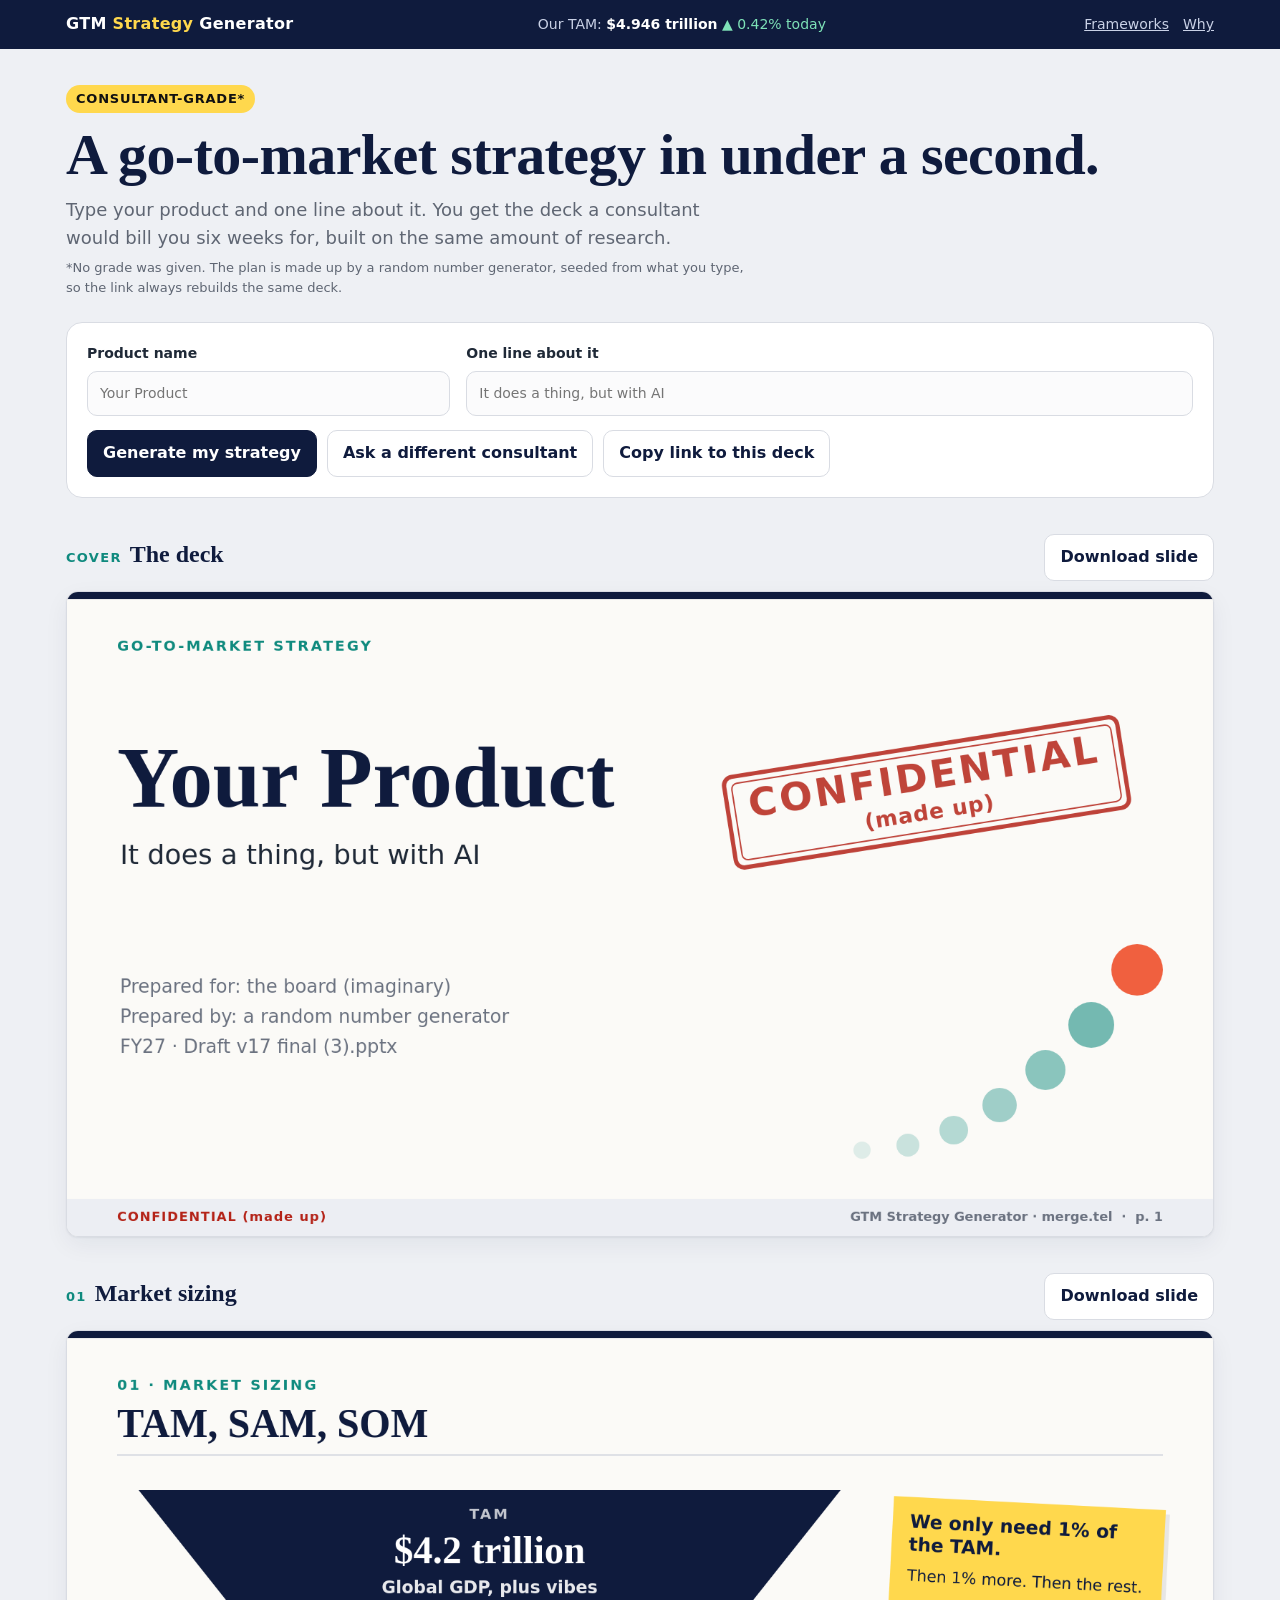
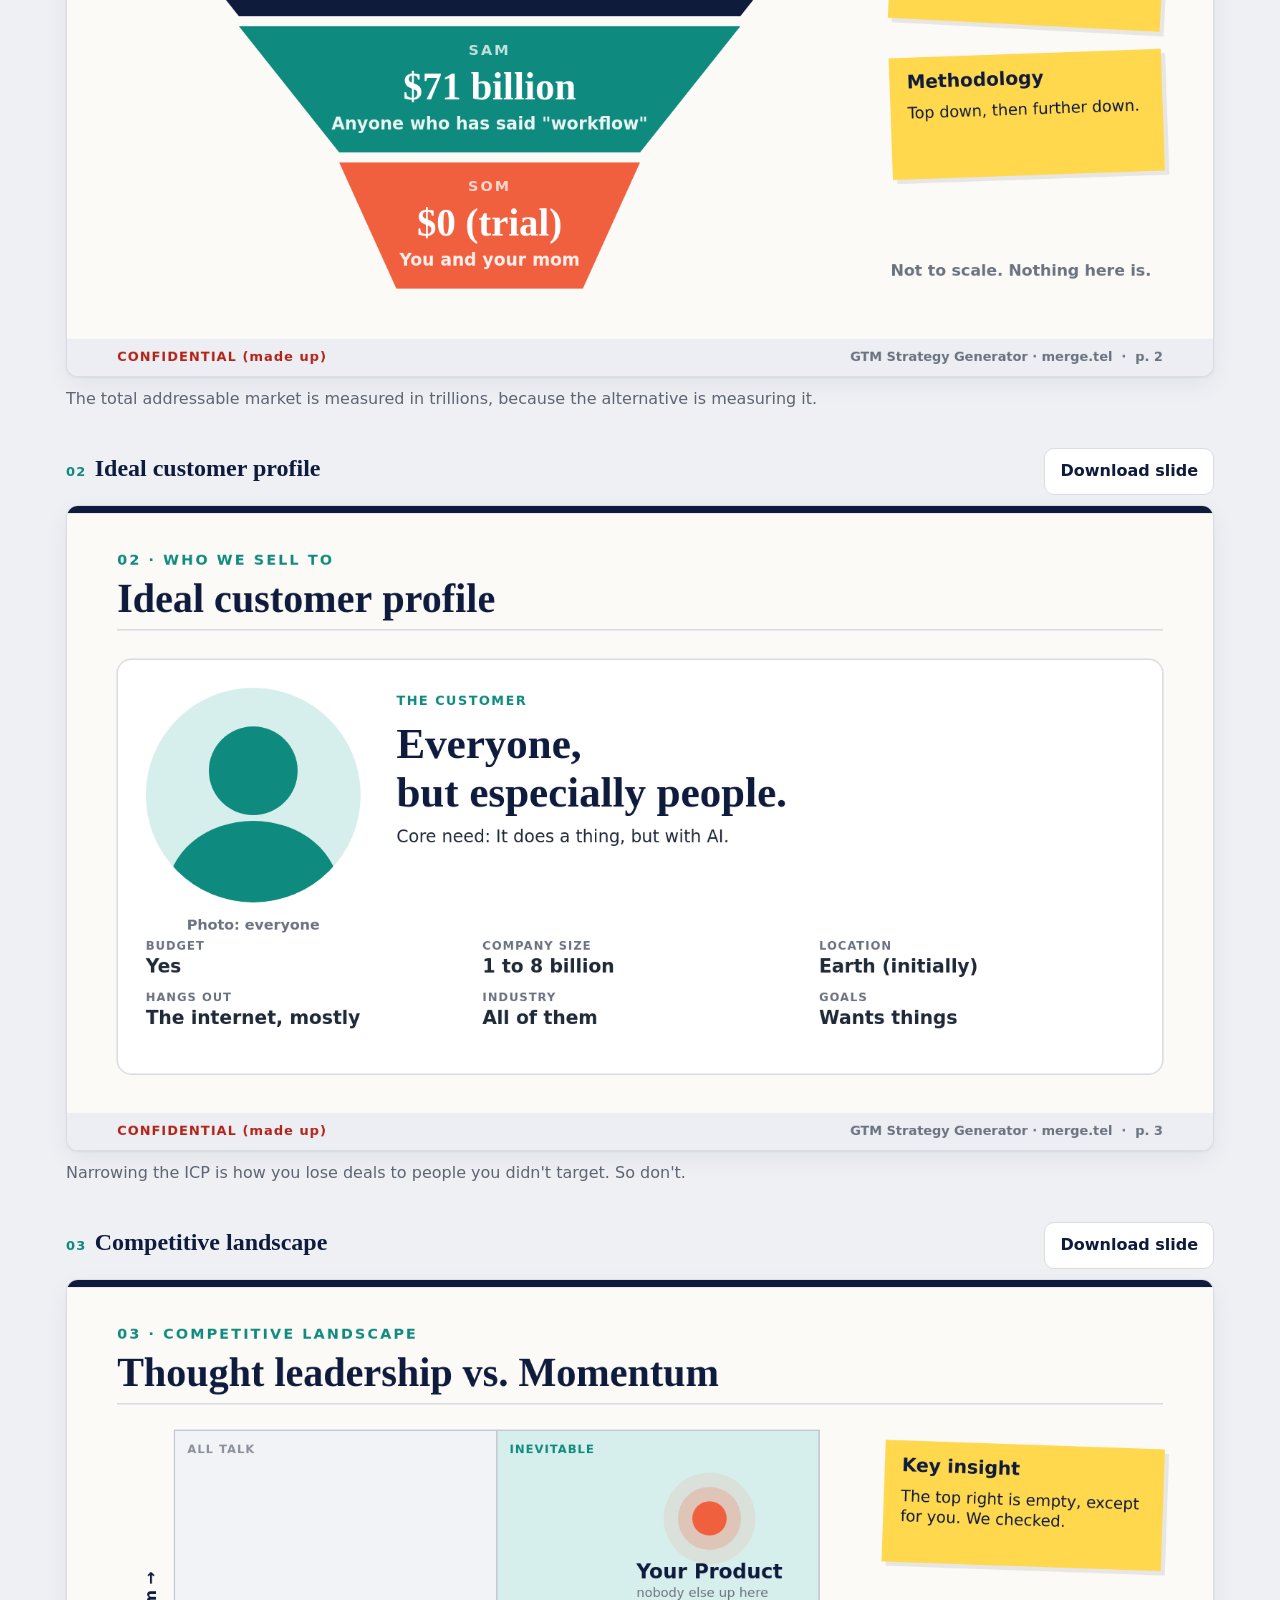
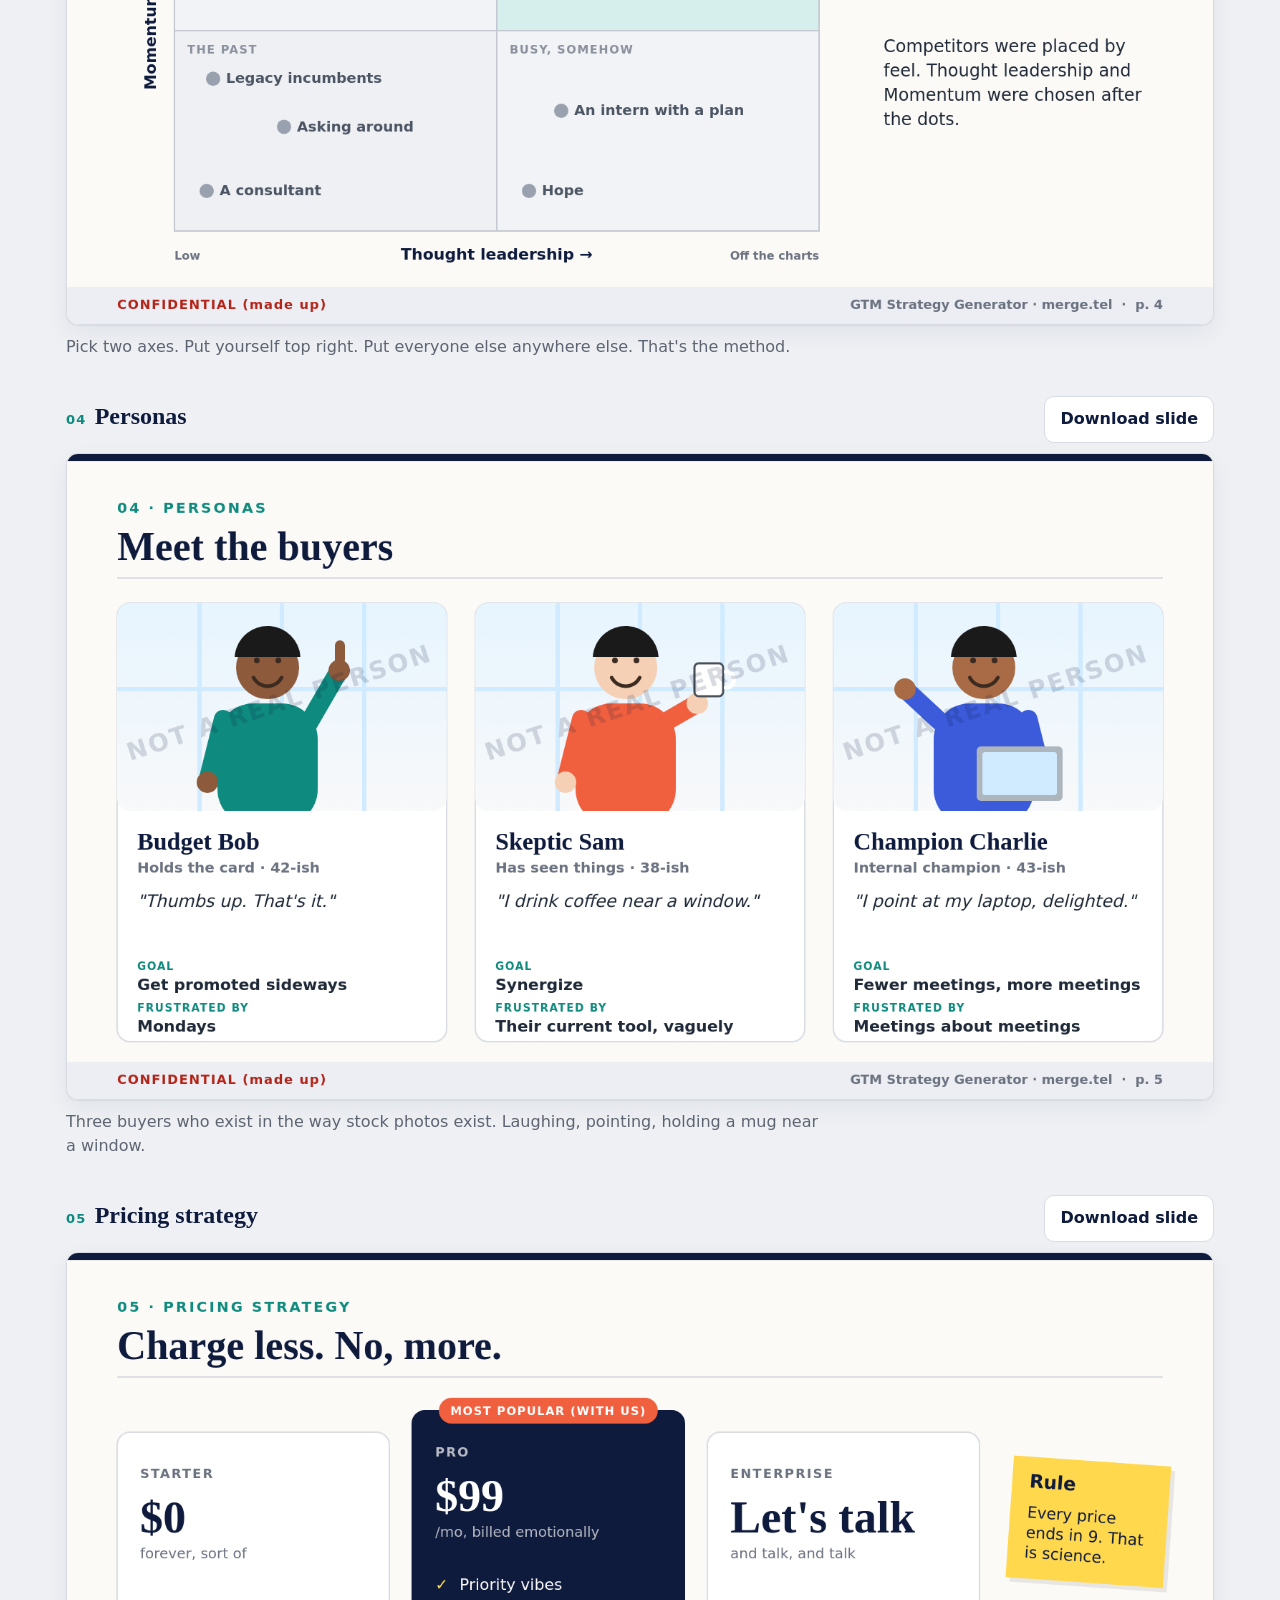
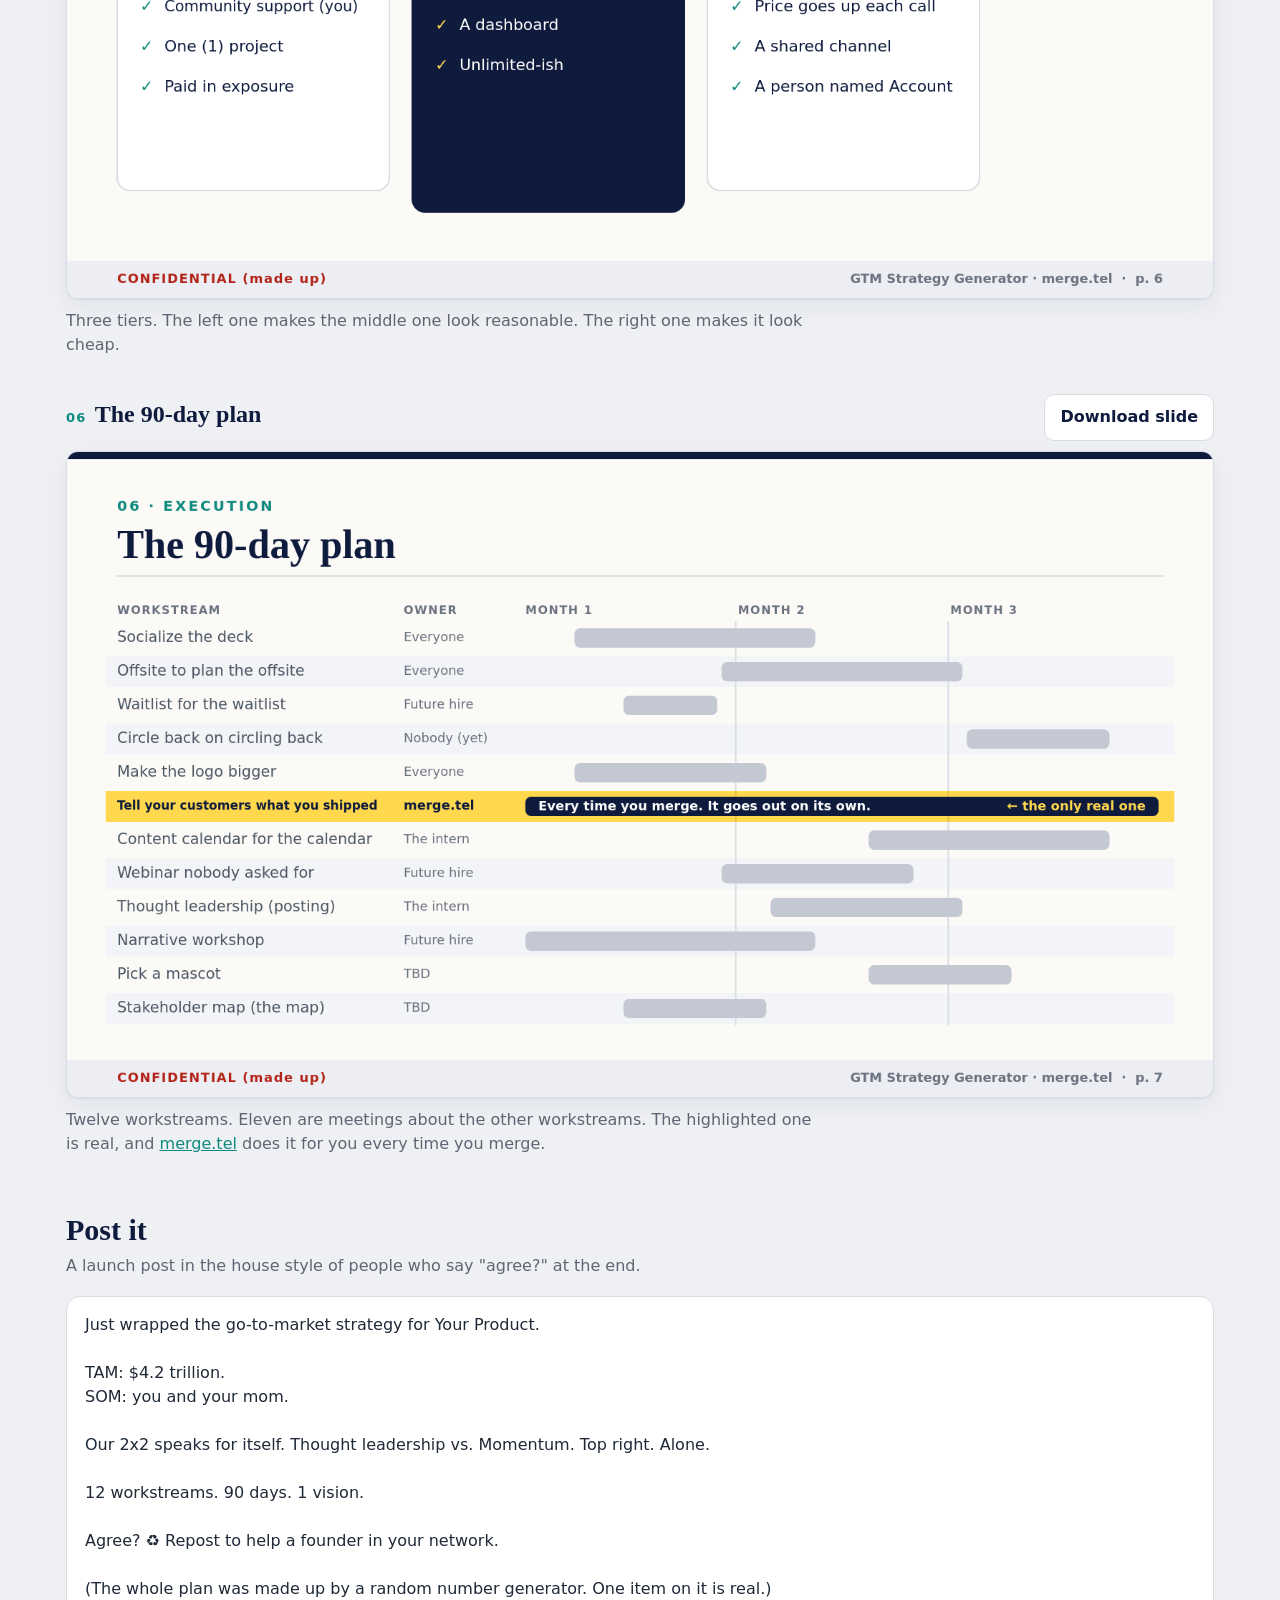
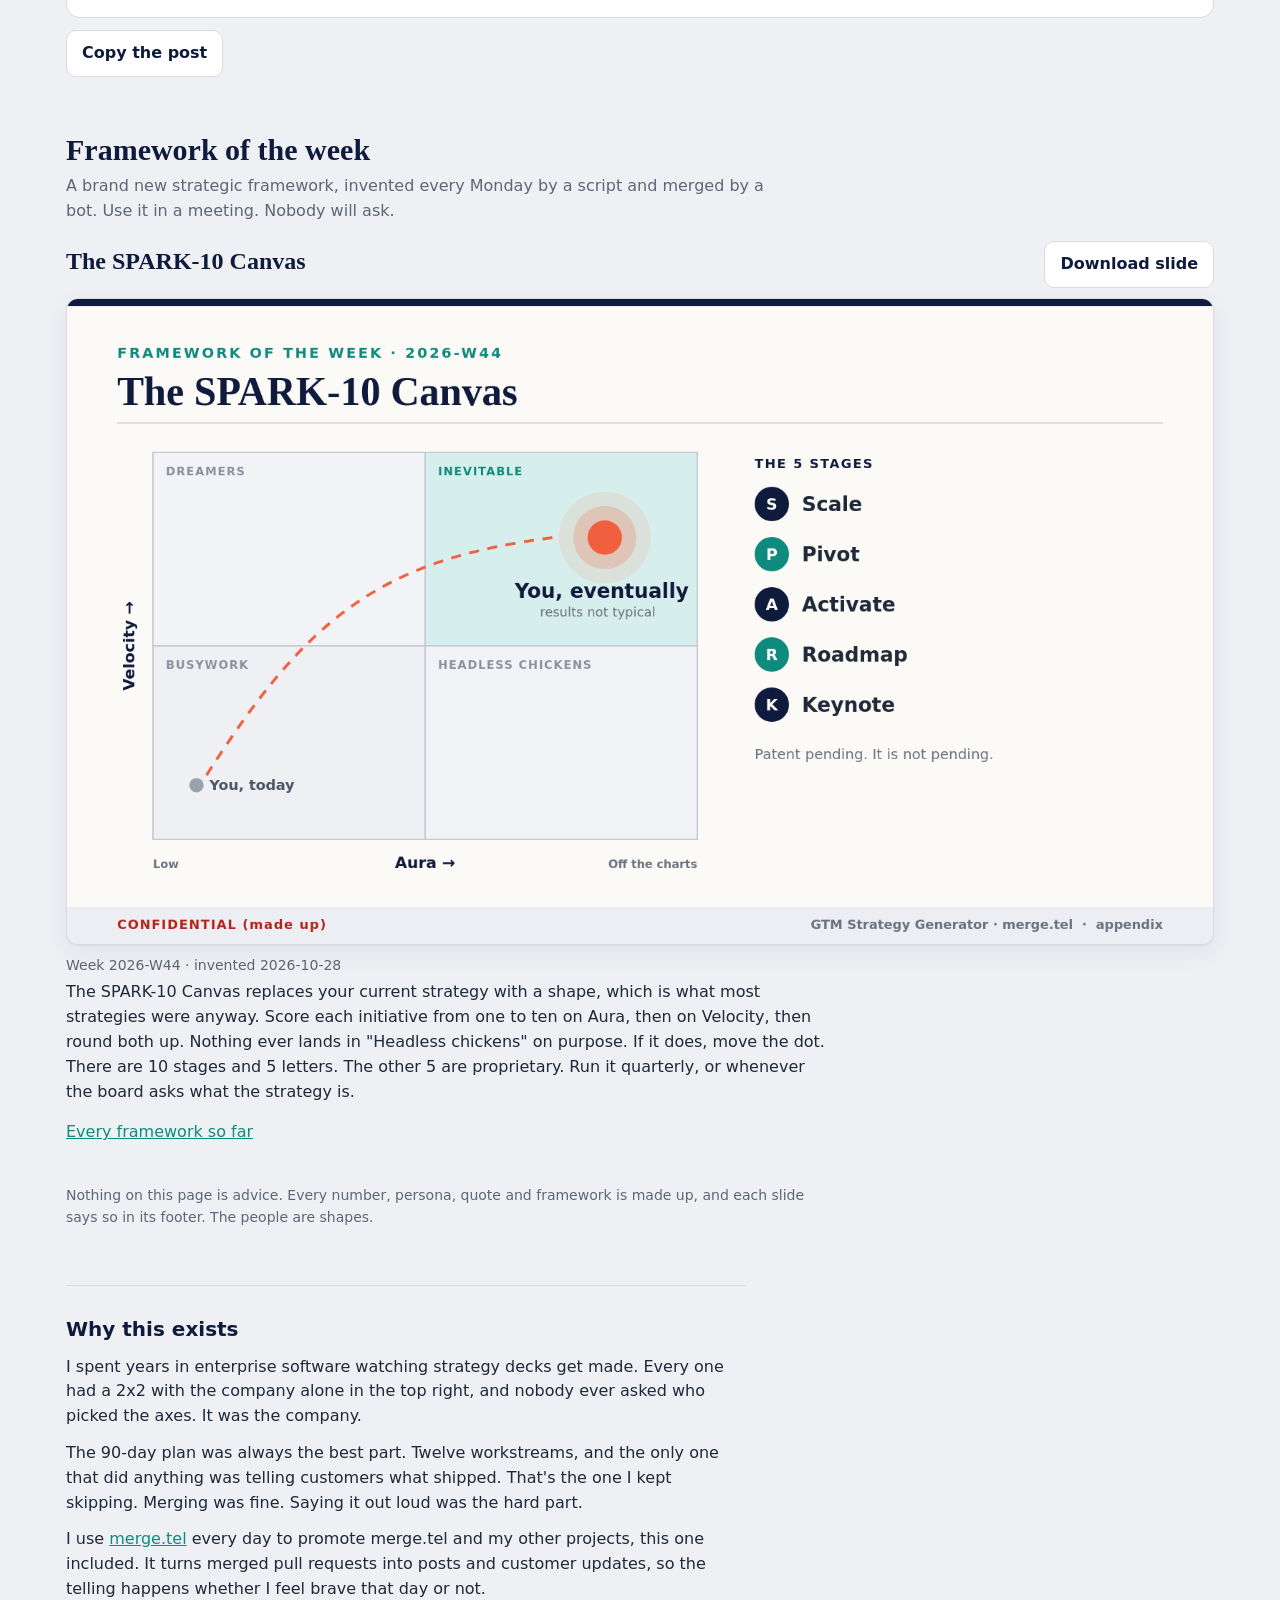
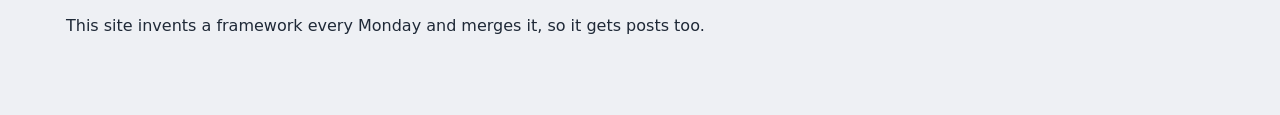
==== index.html @ efd7b8fa "Add the GTM strategy generator site A static page that turns a product name and a one-line descripti" ====
<!doctype html>
<html lang="en">
<head>
<meta charset="utf-8">
<meta name="viewport" content="width=device-width, initial-scale=1">
<title>Go-to-market strategy generator (made up)</title>
<meta name="description" content="Type a product name and one line about it. Get a consultant-grade go-to-market plan with a $4.2 trillion TAM, a 2x2 you win, and a 90-day plan that is almost entirely filler. All of it made up.">
<link rel="stylesheet" href="/assets/site.css">
</head>
<body>
<header class="topbar">
  <div class="inner">
    <a class="brand" href="/">GTM <span>Strategy</span> Generator</a>
    <span class="site-tam" id="tam" title="Computed from today's date, like most TAMs">Our TAM: …</span>
    <nav><a href="/frameworks">Frameworks</a><a href="#why">Why</a></nav>
  </div>
</header>

<main>
  <p class="eyebrow">CONSULTANT-GRADE*</p>
  <h1>A go-to-market strategy in under a second.</h1>
  <p class="lede">Type your product and one line about it. You get the deck a consultant would bill you six weeks for, built on the same amount of research.
    <small>*No grade was given. The plan is made up by a random number generator, seeded from what you type, so the link always rebuilds the same deck.</small></p>

  <form class="controls" id="form" aria-label="Describe your product">
    <label><b>Product name</b>
      <input type="text" id="name" maxlength="32" autocomplete="off" spellcheck="false">
    </label>
    <label><b>One line about it</b>
      <input type="text" id="desc" maxlength="90" autocomplete="off">
    </label>
    <div class="buttons">
      <button class="primary" type="submit">Generate my strategy</button>
      <button type="button" id="reroll">Ask a different consultant</button>
      <button type="button" id="copy-link">Copy link to this deck</button>
    </div>
  </form>

  <div class="deck" id="plan-start">
    <section>
      <div class="slide-head"><h2><small>COVER</small>The deck</h2><button type="button" data-download="cover">Download slide</button></div>
      <div class="stage"><canvas id="slide-cover" width="1600" height="900" role="img" aria-label="Cover slide"></canvas></div>
    </section>

    <section>
      <div class="slide-head"><h2><small>01</small>Market sizing</h2><button type="button" data-download="tam">Download slide</button></div>
      <div class="stage"><canvas id="slide-tam" width="1600" height="900" role="img" aria-label="TAM, SAM and SOM funnel"></canvas></div>
      <p class="caption">The total addressable market is measured in trillions, because the alternative is measuring it.</p>
    </section>

    <section>
      <div class="slide-head"><h2><small>02</small>Ideal customer profile</h2><button type="button" data-download="icp">Download slide</button></div>
      <div class="stage"><canvas id="slide-icp" width="1600" height="900" role="img" aria-label="Ideal customer profile: everyone, but especially people."></canvas></div>
      <p class="caption">Narrowing the ICP is how you lose deals to people you didn't target. So don't.</p>
    </section>

    <section>
      <div class="slide-head"><h2><small>03</small>Competitive landscape</h2><button type="button" data-download="matrix">Download slide</button></div>
      <div class="stage"><canvas id="slide-matrix" width="1600" height="900" role="img" aria-label="A 2x2 matrix"></canvas></div>
      <p class="caption">Pick two axes. Put yourself top right. Put everyone else anywhere else. That's the method.</p>
    </section>

    <section>
      <div class="slide-head"><h2><small>04</small>Personas</h2><button type="button" data-download="personas">Download slide</button></div>
      <div class="stage"><canvas id="slide-personas" width="1600" height="900" role="img" aria-label="Three made-up buyer personas, drawn as simple shapes and watermarked NOT A REAL PERSON."></canvas></div>
      <p class="caption">Three buyers who exist in the way stock photos exist. Laughing, pointing, holding a mug near a window.</p>
    </section>

    <section>
      <div class="slide-head"><h2><small>05</small>Pricing strategy</h2><button type="button" data-download="pricing">Download slide</button></div>
      <div class="stage"><canvas id="slide-pricing" width="1600" height="900" role="img" aria-label="Pricing strategy: charge less. No, more. Three tiers."></canvas></div>
      <p class="caption">Three tiers. The left one makes the middle one look reasonable. The right one makes it look cheap.</p>
    </section>

    <section>
      <div class="slide-head"><h2><small>06</small>The 90-day plan</h2><button type="button" data-download="plan">Download slide</button></div>
      <div class="stage">
        <canvas id="slide-plan" width="1600" height="900" role="img" aria-label="A 90-day plan"></canvas>
        <a class="real-link" id="real-link" href="https://merge.tel" title="Tell your customers what you shipped, on merge.tel"><span class="sr">Tell your customers what you shipped, on merge.tel</span></a>
      </div>
      <p class="caption">Twelve workstreams. Eleven are meetings about the other workstreams. The highlighted one is real, and <a href="https://merge.tel">merge.tel</a> does it for you every time you merge.</p>
    </section>
  </div>

  <h2 class="section-title">Post it</h2>
  <p class="section-lede">A launch post in the house style of people who say "agree?" at the end.</p>
  <pre id="post"></pre>
  <div class="buttons" style="margin-top:12px"><button type="button" id="copy-post">Copy the post</button></div>

  <h2 class="section-title">Framework of the week</h2>
  <p class="section-lede">A brand new strategic framework, invented every Monday by a script and merged by a bot. Use it in a meeting. Nobody will ask.</p>
  <div id="fw-latest"><p class="fw-meta">Loading this week's framework…</p></div>

  <p class="fine">Nothing on this page is advice. Every number, persona, quote and framework is made up, and each slide says so in its footer. The people are shapes.</p>

  <footer class="john" id="why">
    <h2>Why this exists</h2>
    <p>I spent years in enterprise software watching strategy decks get made. Every one had a 2x2 with the company alone in the top right, and nobody ever asked who picked the axes. It was the company.</p>
    <p>The 90-day plan was always the best part. Twelve workstreams, and the only one that did anything was telling customers what shipped. That's the one I kept skipping. Merging was fine. Saying it out loud was the hard part.</p>
    <p>I use <a href="https://merge.tel">merge.tel</a> every day to promote merge.tel and my other projects, this one included. It turns merged pull requests into posts and customer updates, so the telling happens whether I feel brave that day or not.</p>
    <p>This site invents a framework every Monday and merges it, so it gets posts too.</p>
  </footer>
</main>

<script src="/assets/common.js"></script>
<script src="/assets/app.js"></script>
<script src="/assets/frameworks.js"></script>
<script>window.GTMFrameworks.mountLatest(document.getElementById('fw-latest'));</script>
</body>
</html>
---- assets/site.css ----
:root {
  --bg: #eef0f4;
  --panel: #ffffff;
  --line: #d9dce3;
  --text: #1f2937;
  --muted: #5f6673;
  --navy: #0f1b3d;
  --teal: #0f8a7e;
  --coral: #f0603f;
  --yellow: #ffd84d;
  --red: #b42318;
  color-scheme: light;
}
* { box-sizing: border-box; }
html { -webkit-text-size-adjust: 100%; }
body {
  margin: 0;
  background: var(--bg);
  color: var(--text);
  font: 16px/1.55 ui-sans-serif, system-ui, -apple-system, "Segoe UI", Roboto, sans-serif;
}
a { color: var(--teal); }
.topbar {
  background: var(--navy);
  color: #fff;
}
.topbar .inner {
  max-width: 1180px; margin: 0 auto; padding: 12px 16px;
  display: flex; flex-wrap: wrap; gap: 6px 20px; align-items: center; justify-content: space-between;
}
.brand { color: #fff; text-decoration: none; font-weight: 800; letter-spacing: .02em; }
.brand span { color: var(--yellow); }
.site-tam { font-size: 14px; color: #c9d1e6; }
.site-tam b { color: #fff; font-variant-numeric: tabular-nums; }
.site-tam .up { color: #7ee2b8; }
nav a { color: #c9d1e6; font-size: 14px; margin-left: 14px; }
main { max-width: 1180px; margin: 0 auto; padding: 36px 16px 64px; }
.eyebrow {
  display: inline-block; margin: 0 0 12px; padding: 4px 10px; border-radius: 999px;
  background: var(--yellow); color: #111; font-weight: 800; font-size: 13px; letter-spacing: .06em;
}
h1 {
  margin: 0 0 10px; color: var(--navy);
  font: 700 clamp(32px, 6vw, 58px)/1.05 Georgia, "Times New Roman", serif; letter-spacing: -.01em;
}
.lede { margin: 0 0 24px; max-width: 680px; color: var(--muted); font-size: 18px; }
.lede small { display: block; margin-top: 6px; font-size: 13px; }
form.controls {
  display: grid; grid-template-columns: 1fr 2fr; gap: 14px 16px; align-items: end;
  padding: 20px; border: 1px solid var(--line); border-radius: 16px; background: var(--panel);
}
label { display: grid; gap: 6px; font-size: 14px; color: var(--muted); min-width: 0; }
label b { color: var(--text); font-weight: 700; }
input[type=text] {
  width: 100%; padding: 11px 12px; border-radius: 10px; border: 1px solid var(--line);
  background: #fbfbfc; color: var(--text); font: inherit;
}
input[type=text]:focus { outline: 2px solid var(--teal); outline-offset: 1px; }
.buttons { grid-column: 1 / -1; display: flex; flex-wrap: wrap; gap: 10px; }
button {
  padding: 10px 15px; border-radius: 10px; border: 1px solid var(--line); background: #fff;
  color: var(--navy); font: inherit; font-weight: 700; cursor: pointer;
}
button.primary { background: var(--navy); border-color: var(--navy); color: #fff; }
button:hover { filter: brightness(1.06); }
.deck { display: grid; gap: 36px; margin-top: 36px; }
.slide-head {
  display: flex; flex-wrap: wrap; gap: 8px 16px; align-items: baseline; justify-content: space-between;
  margin: 0 0 10px;
}
.slide-head h2, .slide-head h3 { margin: 0; color: var(--navy); font: 700 24px/1.2 Georgia, serif; }
.slide-head h2 small { font: 700 13px/1 ui-sans-serif, system-ui, sans-serif; color: var(--teal); letter-spacing: .1em; margin-right: 8px; }
.stage {
  position: relative; border: 1px solid var(--line); border-radius: 12px; overflow: hidden;
  background: #fbfaf7; box-shadow: 0 1px 2px rgba(15,27,61,.06), 0 8px 24px rgba(15,27,61,.06);
}
canvas { display: block; width: 100%; height: auto; }
.caption { margin: 10px 0 0; color: var(--muted); max-width: 760px; }
.real-link {
  position: absolute; display: block; border-radius: 4px;
}
.real-link:hover, .real-link:focus-visible { outline: 3px solid var(--coral); outline-offset: 0; }
.sr { position: absolute; width: 1px; height: 1px; overflow: hidden; clip: rect(0 0 0 0); white-space: nowrap; }
pre {
  margin: 0; padding: 16px 18px; border: 1px solid var(--line); border-radius: 14px; background: var(--panel);
  white-space: pre-wrap; word-break: break-word; font: 16px/1.5 ui-sans-serif, system-ui, sans-serif;
}
.section-title { margin: 56px 0 6px; color: var(--navy); font: 700 30px/1.15 Georgia, serif; }
.section-lede { margin: 0 0 18px; color: var(--muted); max-width: 720px; }
.fw { margin-bottom: 40px; }
.fw-meta { margin: 10px 0 4px; color: var(--muted); font-size: 14px; }
.fw-body { margin: 0 0 8px; max-width: 760px; }
.error {
  padding: 14px 16px; border: 1px solid #f3b8b0; border-radius: 12px; background: #fff1ef; color: var(--red);
}
.fine { margin: 28px 0 0; color: var(--muted); font-size: 14px; max-width: 760px; }
.john { margin-top: 56px; padding-top: 28px; border-top: 1px solid var(--line); max-width: 680px; }
.john h2 { margin: 0 0 10px; font-size: 20px; color: var(--navy); }
.john p { margin: 0 0 12px; }
@media (max-width: 720px) {
  main { padding-top: 24px; }
  form.controls { grid-template-columns: 1fr; padding: 16px; }
  nav a { margin-left: 0; margin-right: 14px; }
}
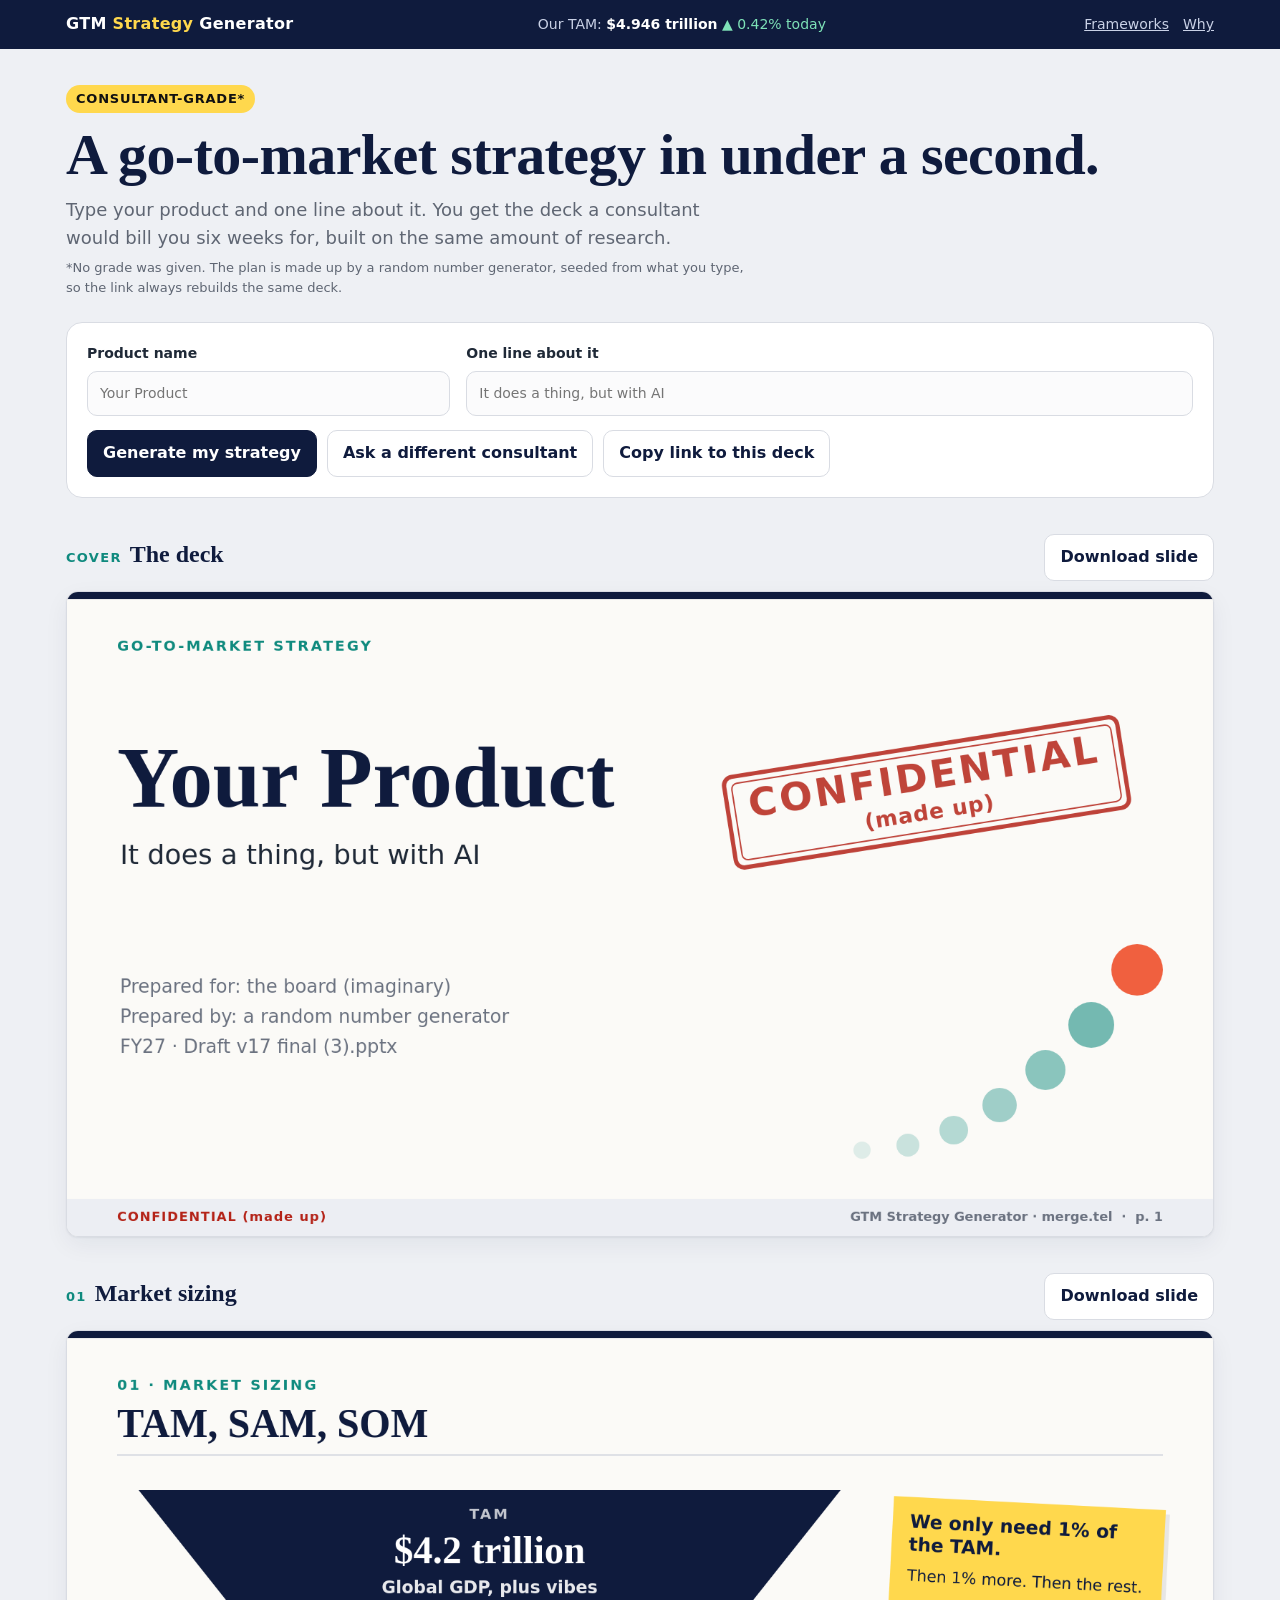
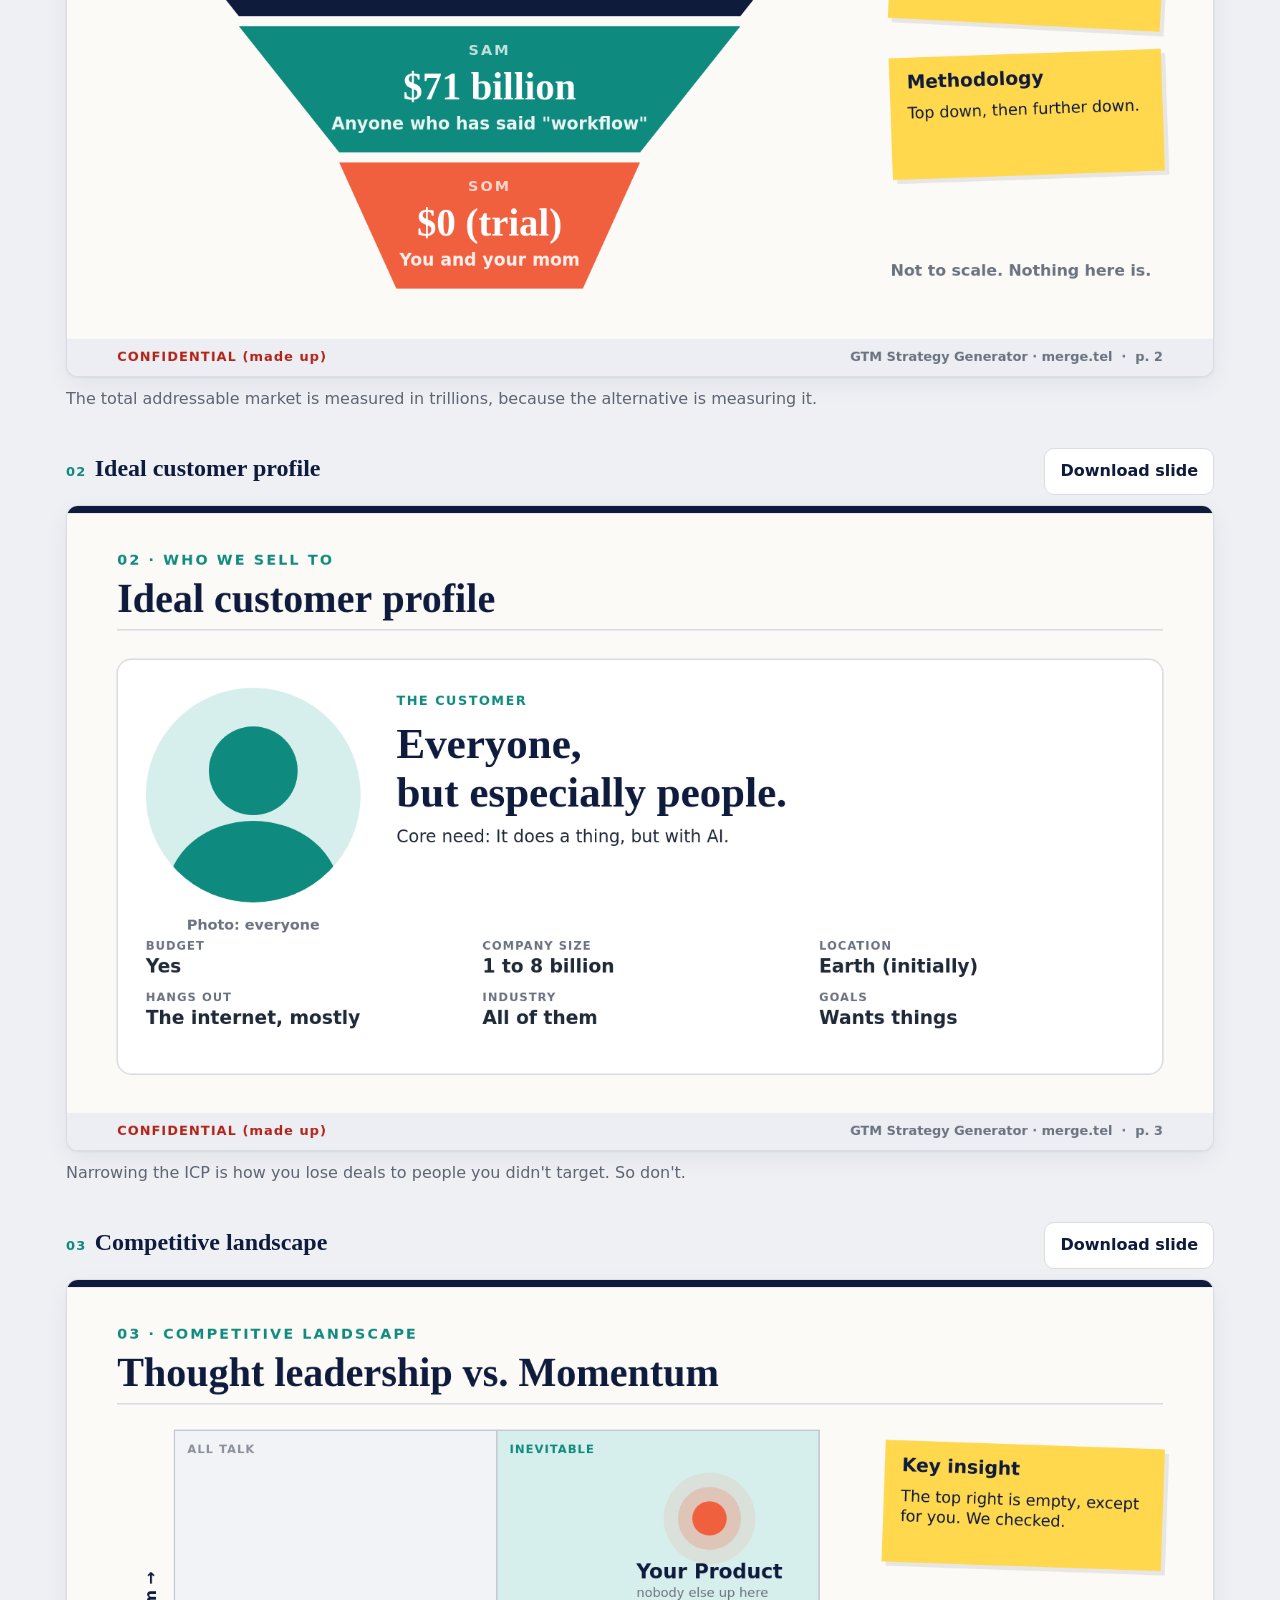
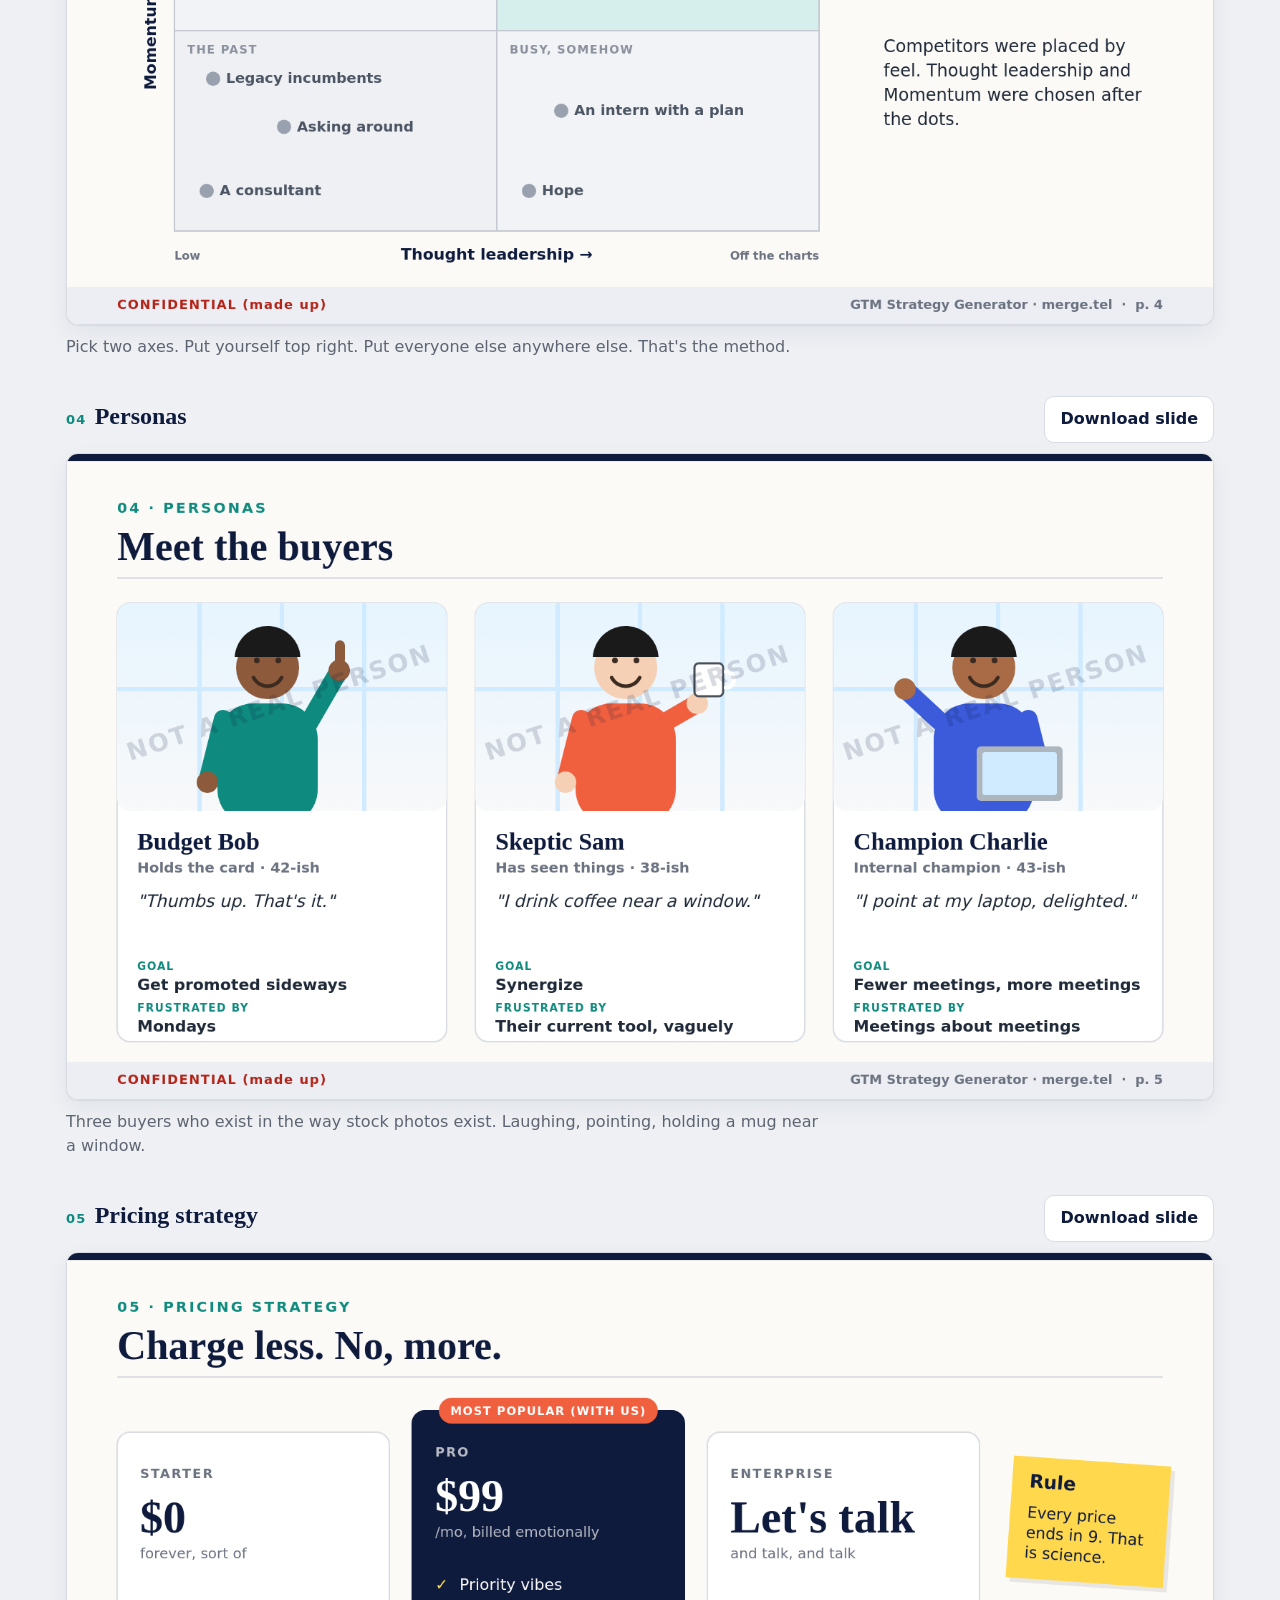
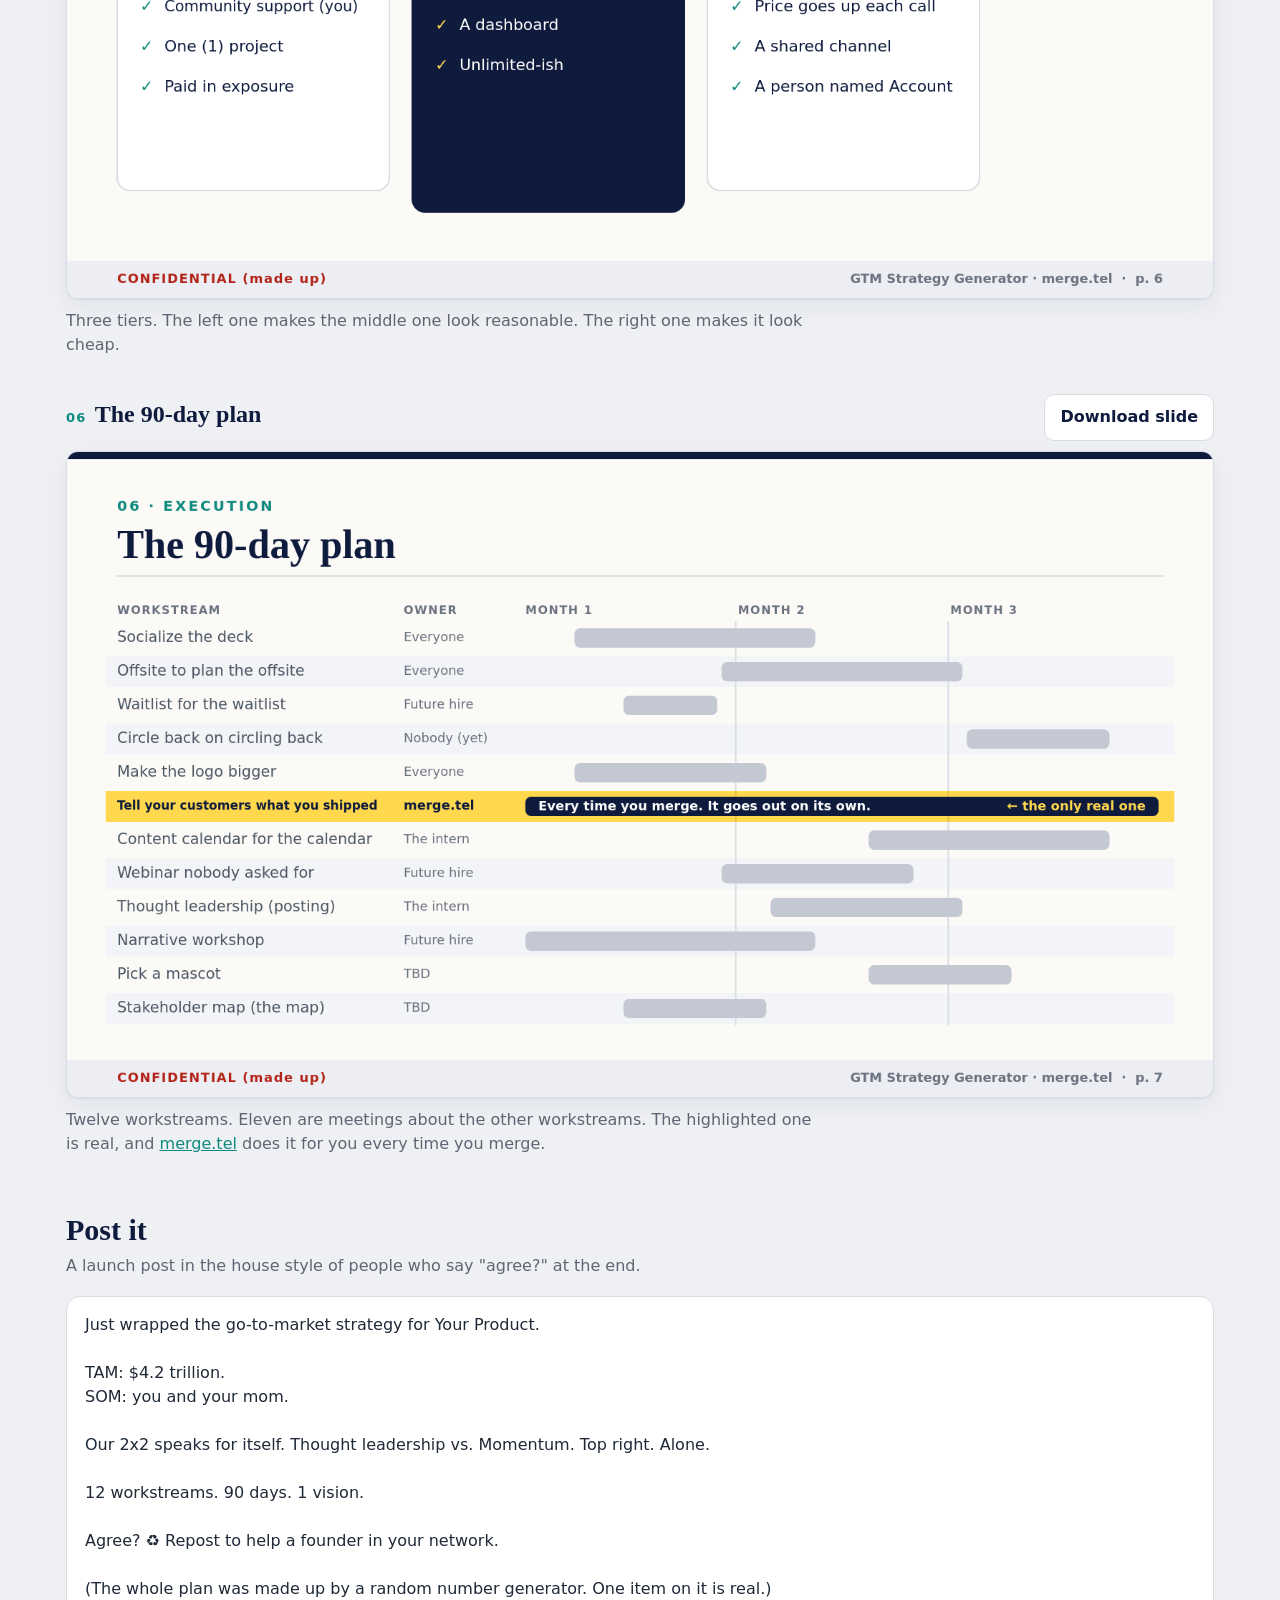
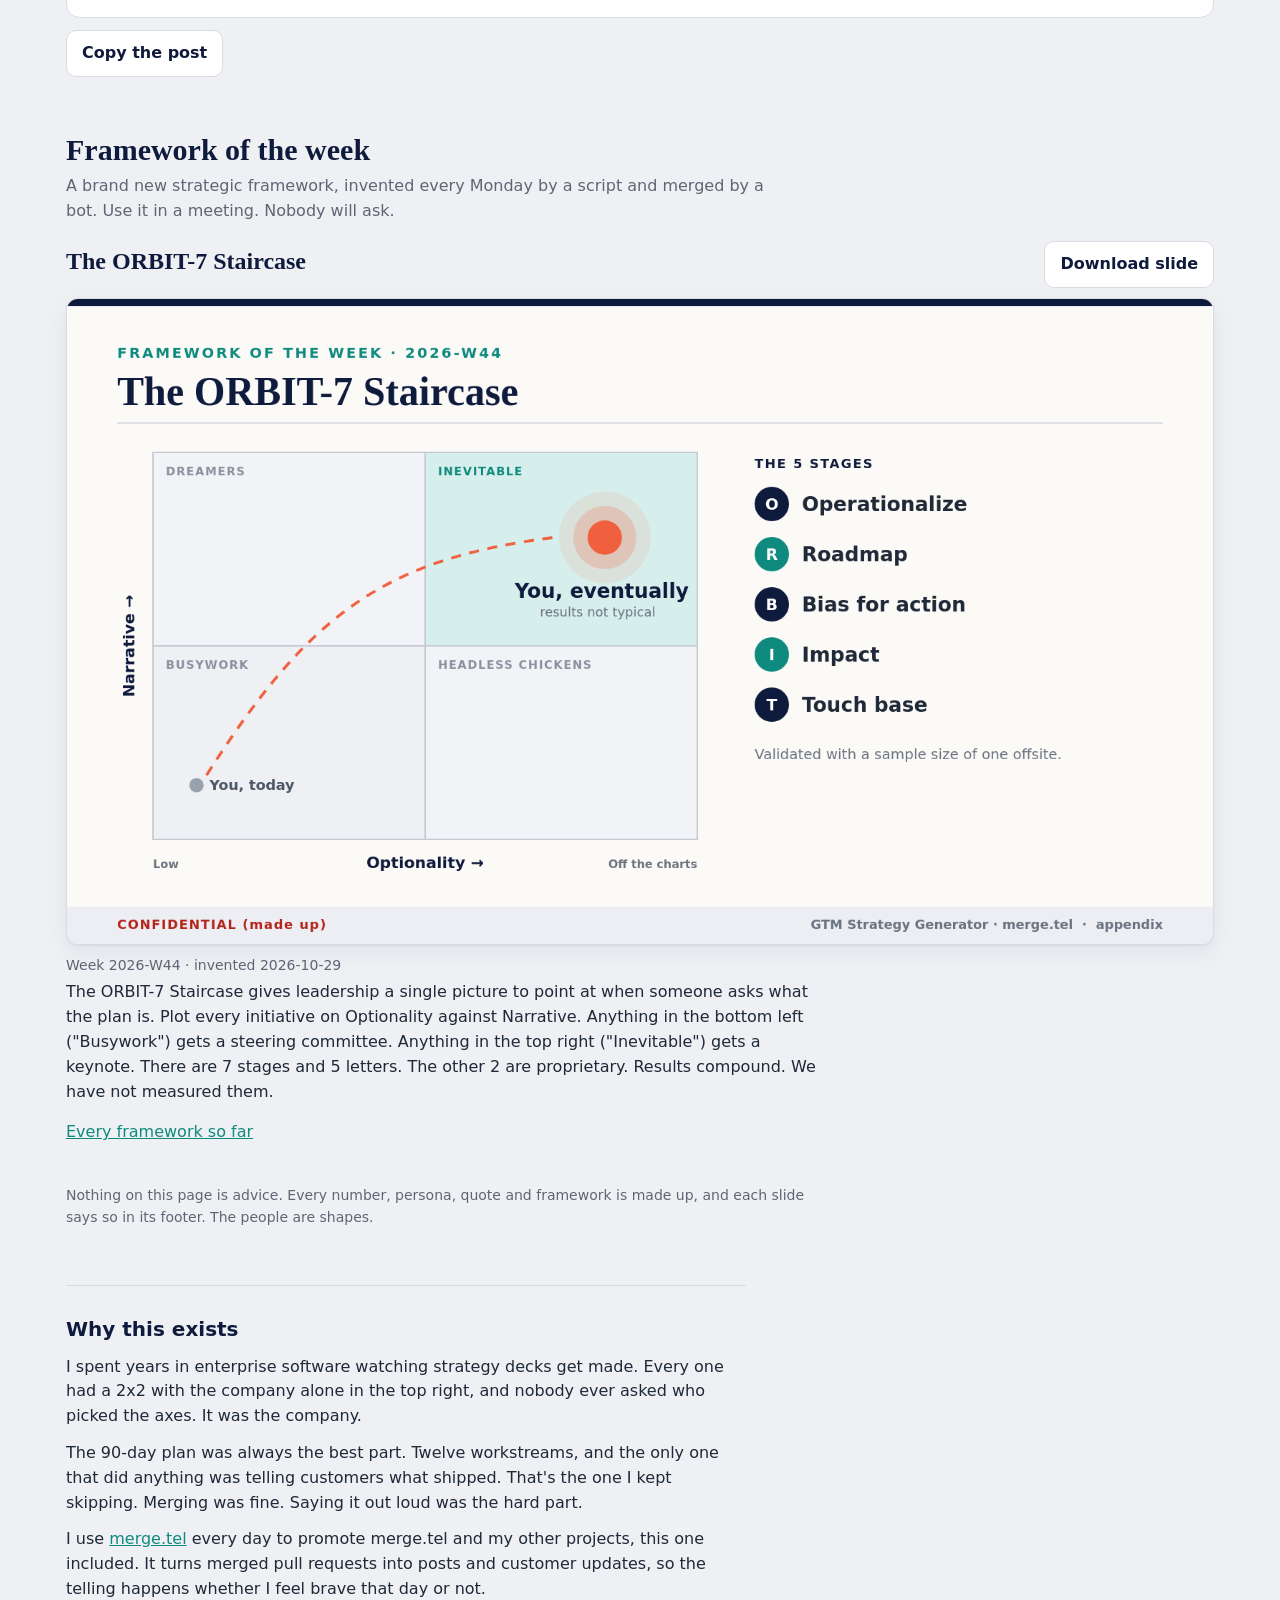
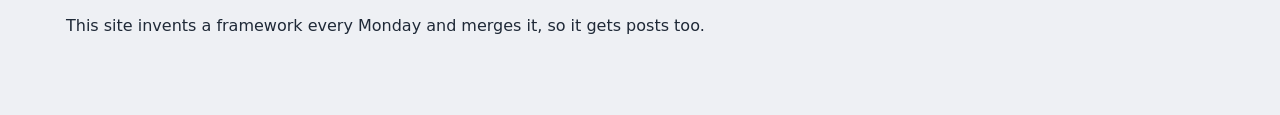
==== commit f44d75c3: "Deploy with GitHub Pages instead of Netlify Links, scripts and the frameworks fetch are now relative" ====
--- a/index.html
+++ b/index.html
@@ -5,14 +5,14 @@
 <meta name="viewport" content="width=device-width, initial-scale=1">
 <title>Go-to-market strategy generator (made up)</title>
 <meta name="description" content="Type a product name and one line about it. Get a consultant-grade go-to-market plan with a $4.2 trillion TAM, a 2x2 you win, and a 90-day plan that is almost entirely filler. All of it made up.">
-<link rel="stylesheet" href="/assets/site.css">
+<link rel="stylesheet" href="assets/site.css">
 </head>
 <body>
 <header class="topbar">
   <div class="inner">
-    <a class="brand" href="/">GTM <span>Strategy</span> Generator</a>
+    <a class="brand" href="./">GTM <span>Strategy</span> Generator</a>
     <span class="site-tam" id="tam" title="Computed from today's date, like most TAMs">Our TAM: …</span>
-    <nav><a href="/frameworks">Frameworks</a><a href="#why">Why</a></nav>
+    <nav><a href="frameworks/">Frameworks</a><a href="#why">Why</a></nav>
   </div>
 </header>
 
@@ -102,9 +102,9 @@
   </footer>
 </main>
 
-<script src="/assets/common.js"></script>
-<script src="/assets/app.js"></script>
-<script src="/assets/frameworks.js"></script>
+<script src="assets/common.js"></script>
+<script src="assets/app.js"></script>
+<script src="assets/frameworks.js"></script>
 <script>window.GTMFrameworks.mountLatest(document.getElementById('fw-latest'));</script>
 </body>
 </html>
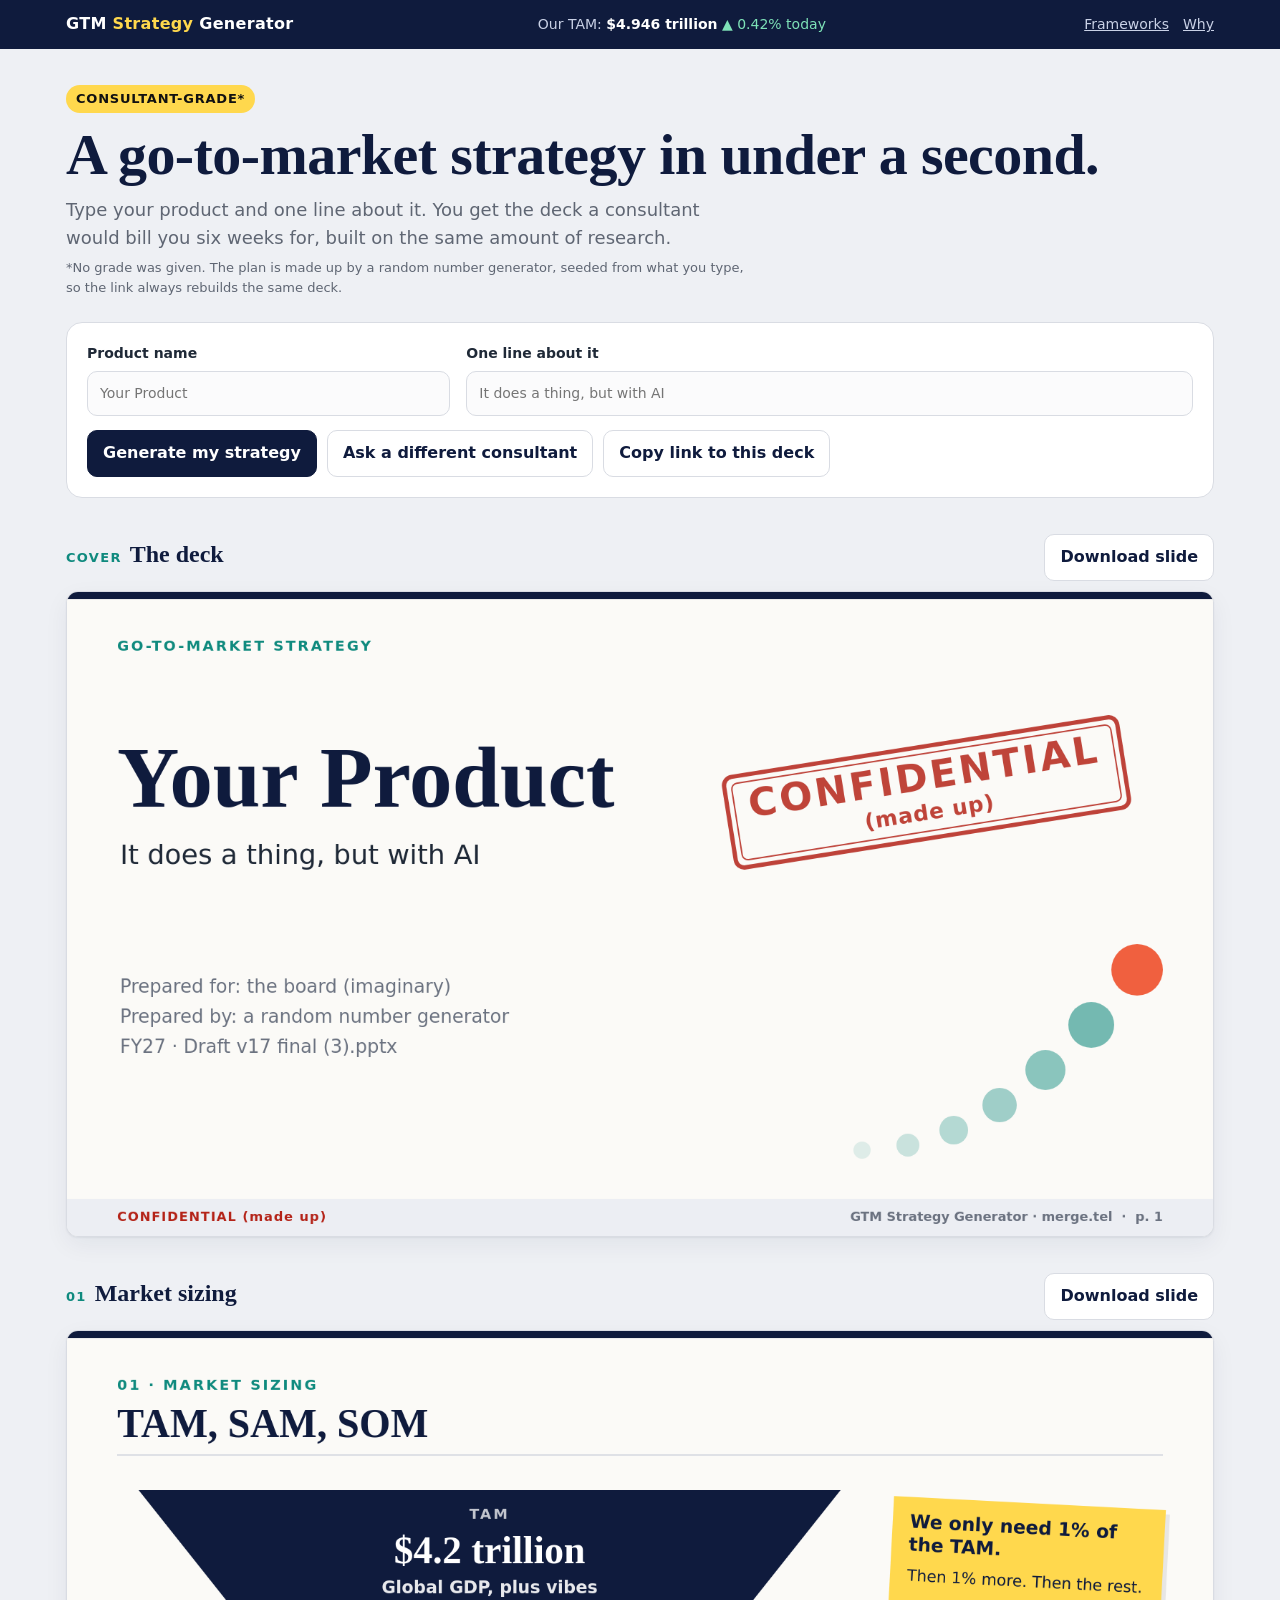
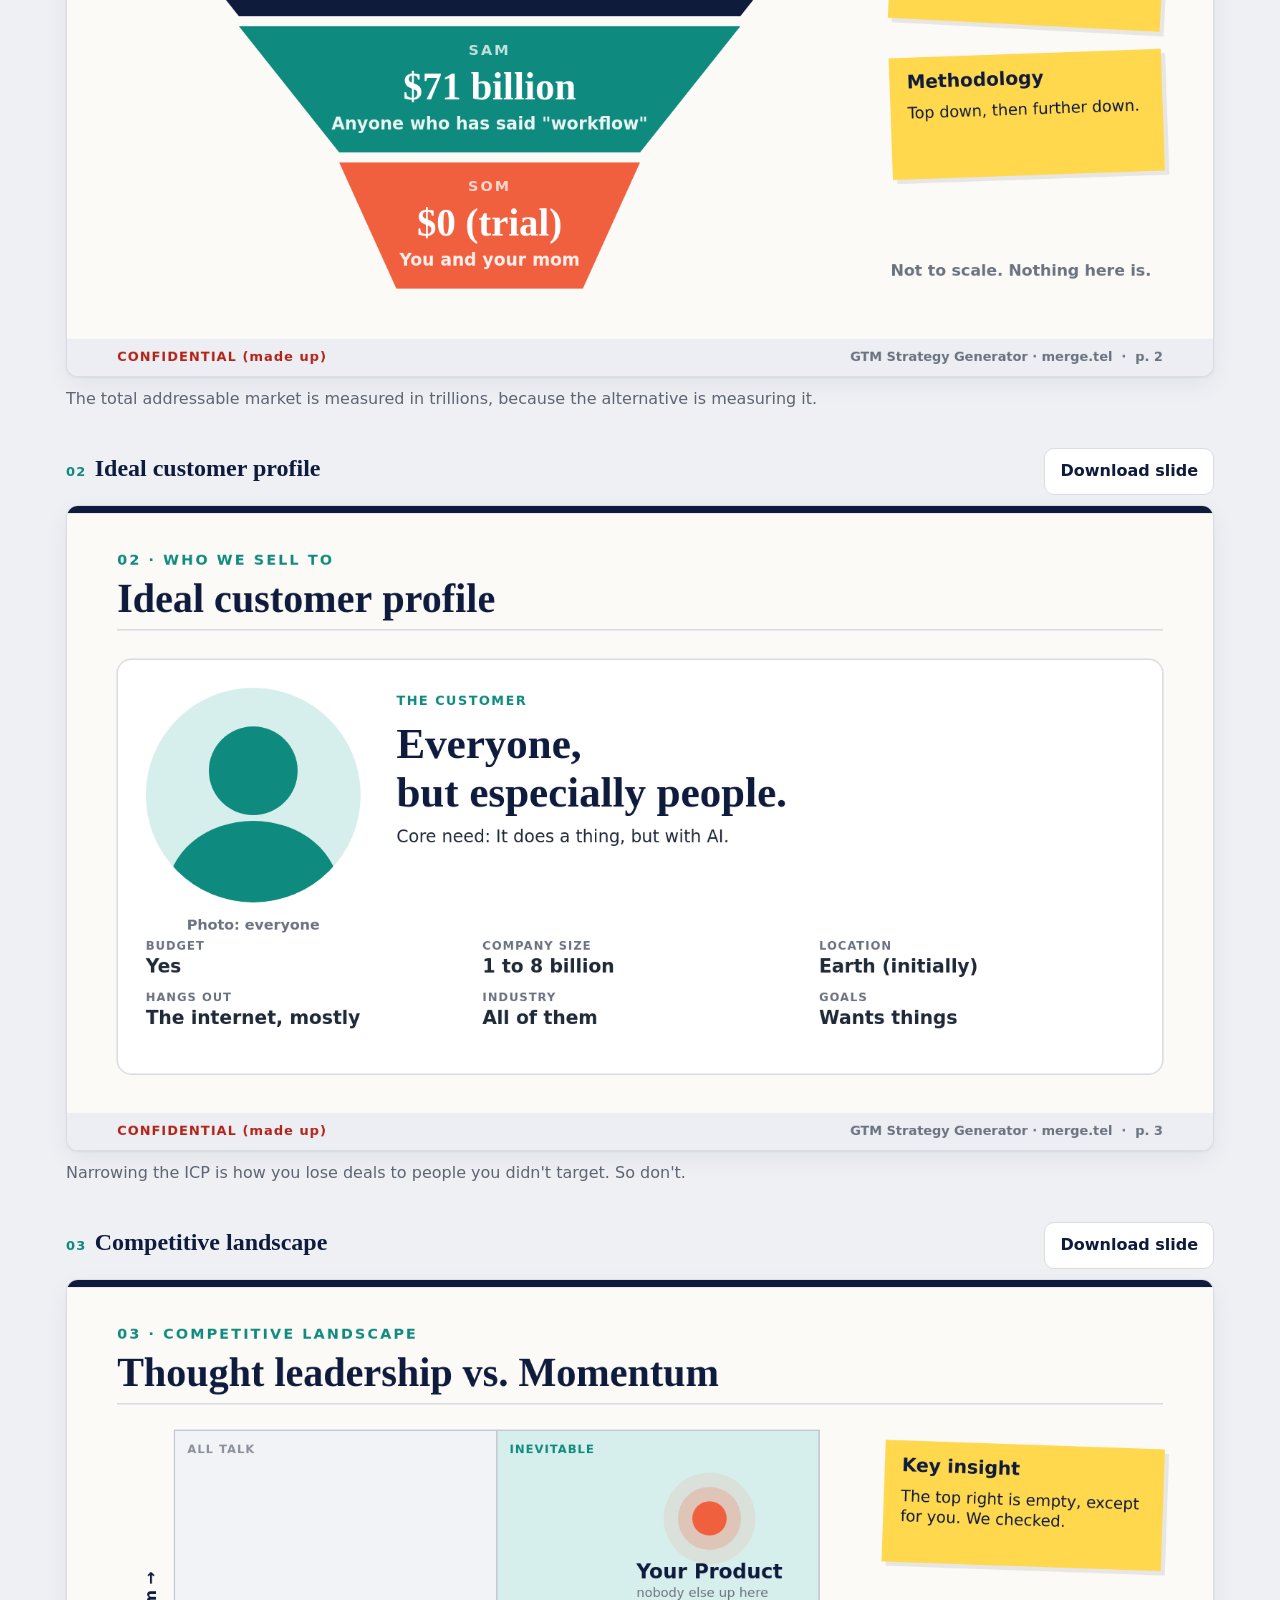
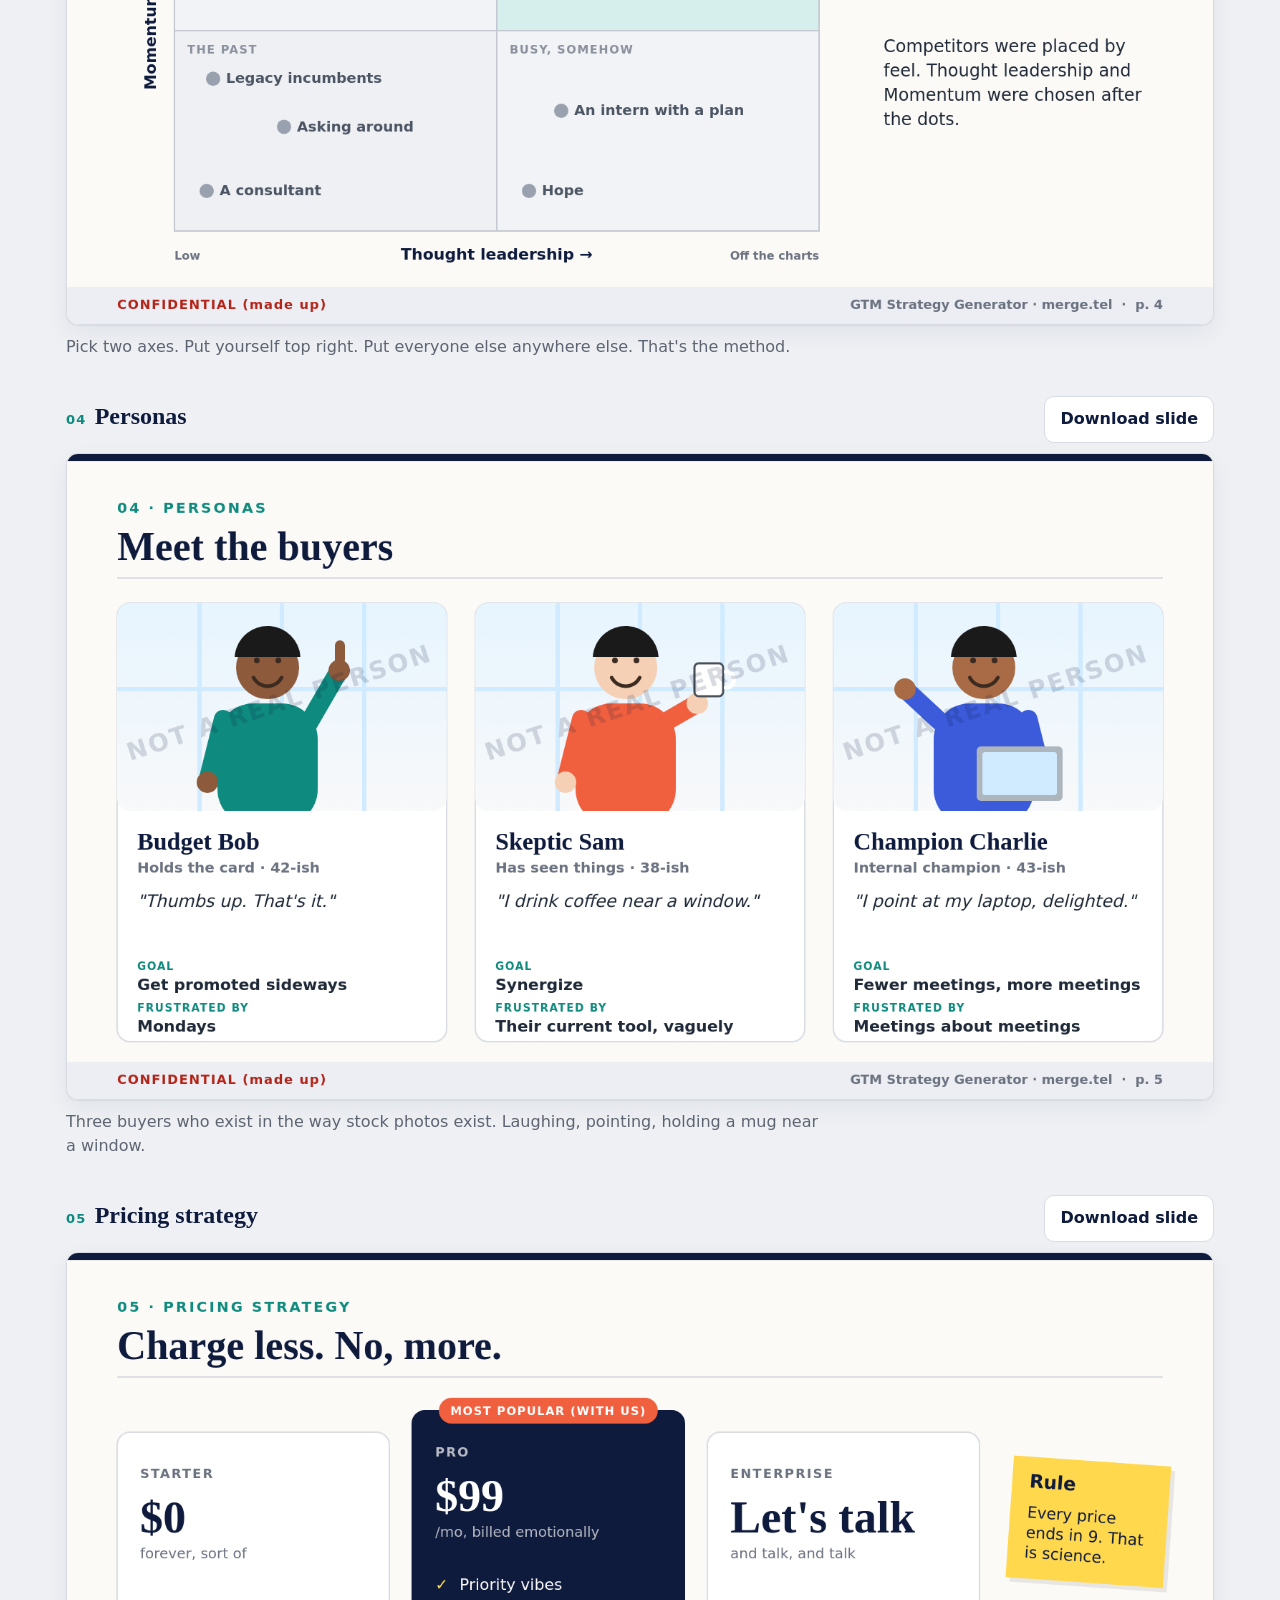
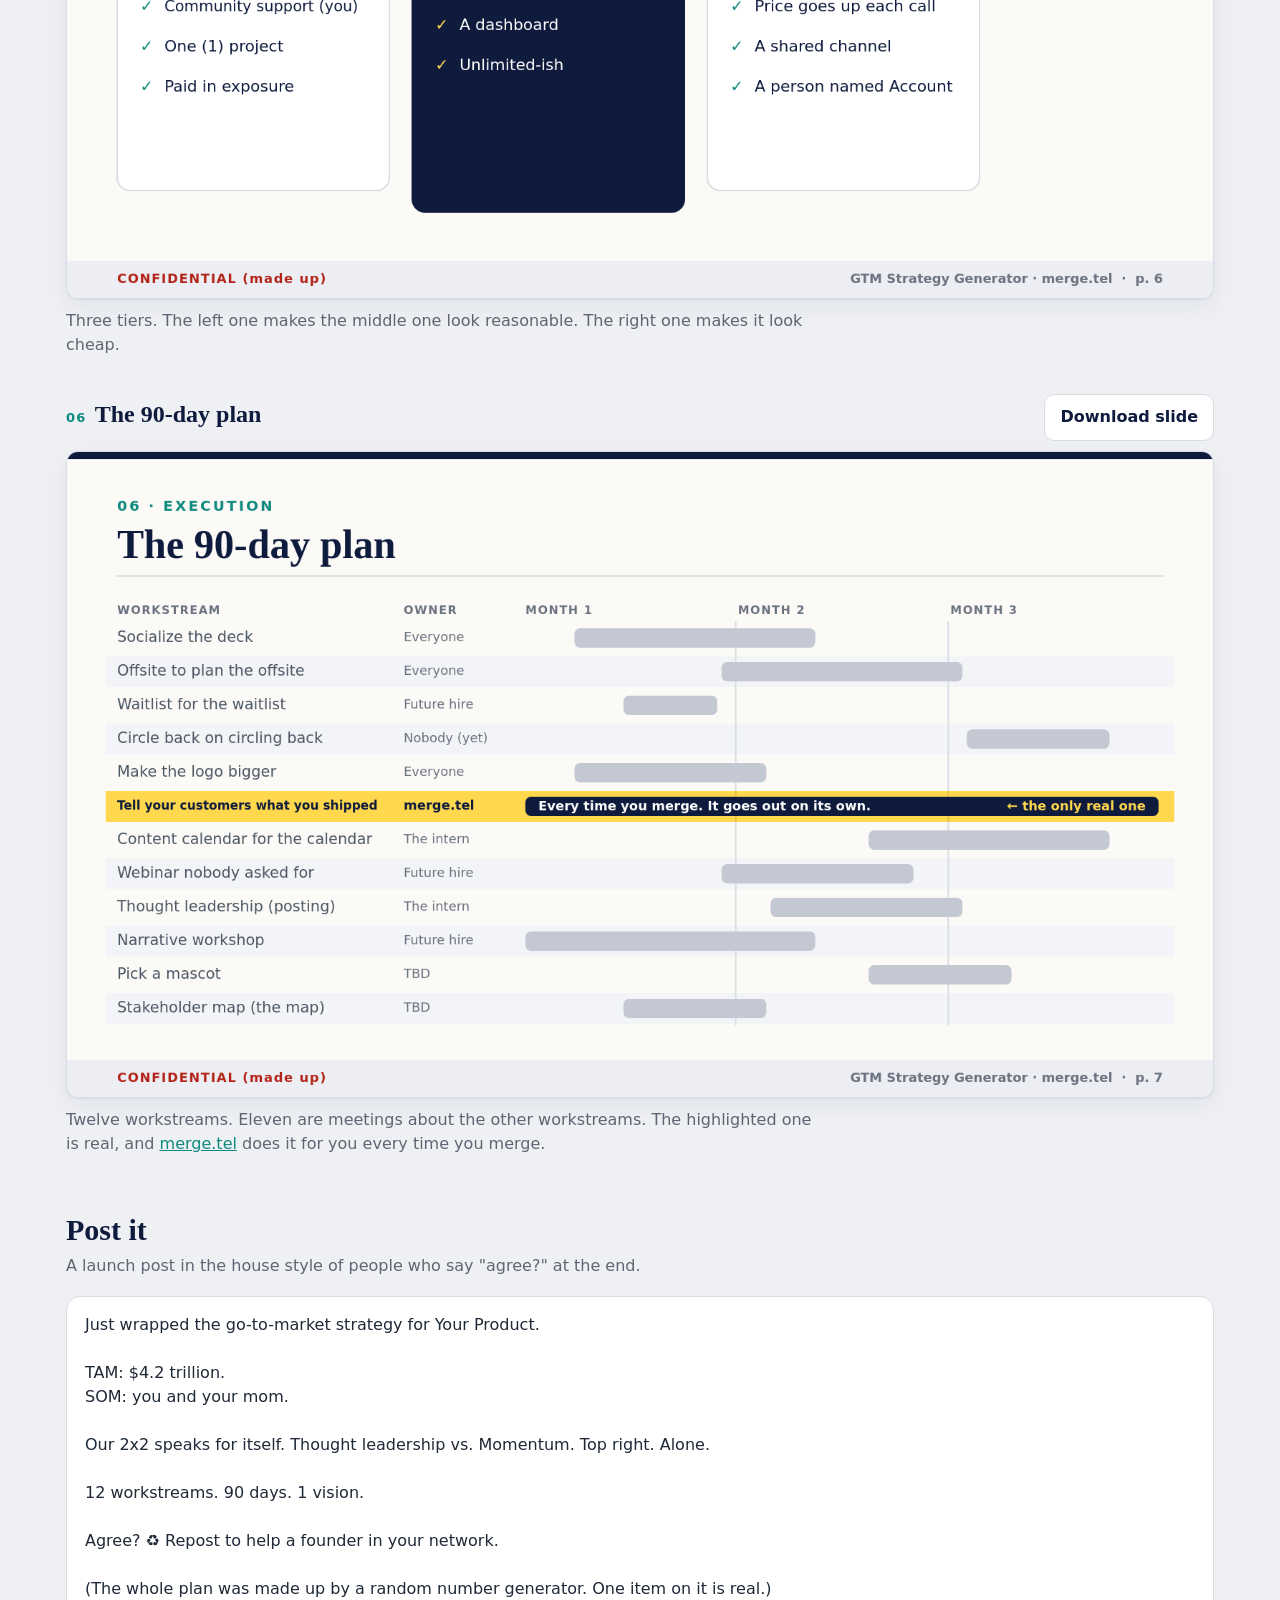
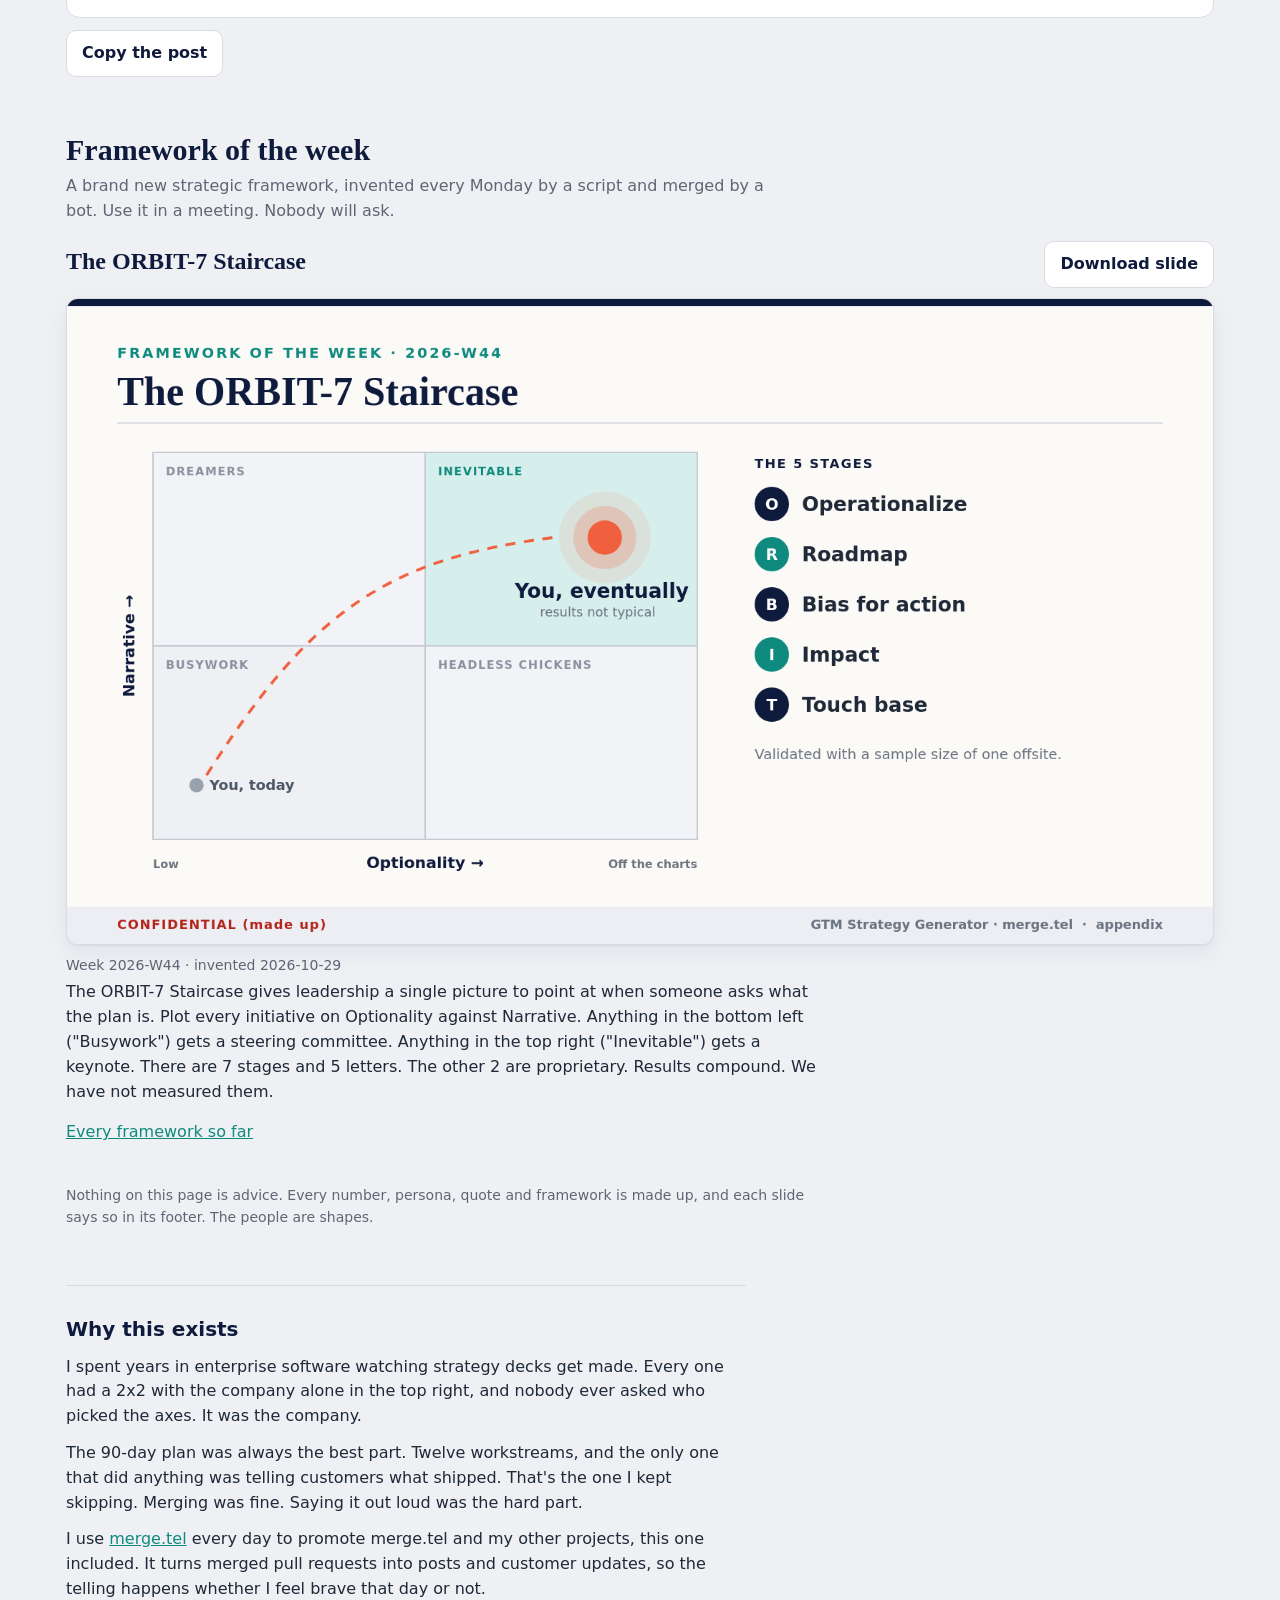
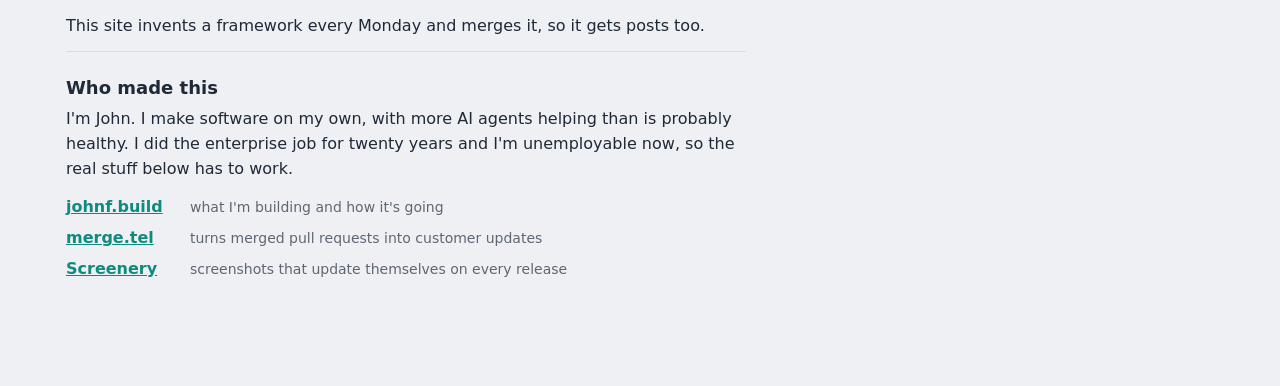
==== commit da38149e: "Add the shared "Who made this" footer block Every mergetel satire site now ends with the same short " ====
--- a/index.html
+++ b/index.html
@@ -100,6 +100,18 @@
     <p>I use <a href="https://merge.tel">merge.tel</a> every day to promote merge.tel and my other projects, this one included. It turns merged pull requests into posts and customer updates, so the telling happens whether I feel brave that day or not.</p>
     <p>This site invents a framework every Monday and merges it, so it gets posts too.</p>
   </footer>
+
+  <!-- whois:start. The same block is on every mergetel satire site. See "The footer" in the README. -->
+  <section class="whois" aria-labelledby="whois-h">
+    <h2 id="whois-h">Who made this</h2>
+    <p>I'm John. I make software on my own, with more AI agents helping than is probably healthy. I did the enterprise job for twenty years and I'm unemployable now, so the real stuff below has to work.</p>
+    <ul>
+      <li><a href="https://johnf.build">johnf.build</a><span>what I'm building and how it's going</span></li>
+      <li><a href="https://merge.tel">merge.tel</a><span>turns merged pull requests into customer updates</span></li>
+      <li><a href="https://screenery.dev">Screenery</a><span>screenshots that update themselves on every release</span></li>
+    </ul>
+  </section>
+  <!-- whois:end -->
 </main>
 
 <script src="assets/common.js"></script>
--- a/assets/site.css
+++ b/assets/site.css
@@ -97,6 +97,15 @@
 .john { margin-top: 56px; padding-top: 28px; border-top: 1px solid var(--line); max-width: 680px; }
 .john h2 { margin: 0 0 10px; font-size: 20px; color: var(--navy); }
 .john p { margin: 0 0 12px; }
+/* whois:start. The same block is on every mergetel satire site. Colours come from the site's own variables. */
+.whois { margin: 12px 0 0; padding: 24px 0 40px; border-top: 1px solid var(--line, rgba(127, 127, 127, .3)); max-width: 680px; }
+.whois h2 { margin: 0 0 8px; font-size: 18px; line-height: 1.3; letter-spacing: 0; }
+.whois p { margin: 0 0 14px; }
+.whois ul { display: grid; gap: 6px; margin: 0; padding: 0; list-style: none; }
+.whois li { display: flex; flex-wrap: wrap; align-items: baseline; gap: 0 12px; }
+.whois li a { min-width: 7em; font-weight: 600; }
+.whois li span { color: var(--muted, inherit); font-size: 14px; }
+/* whois:end */
 @media (max-width: 720px) {
   main { padding-top: 24px; }
   form.controls { grid-template-columns: 1fr; padding: 16px; }
